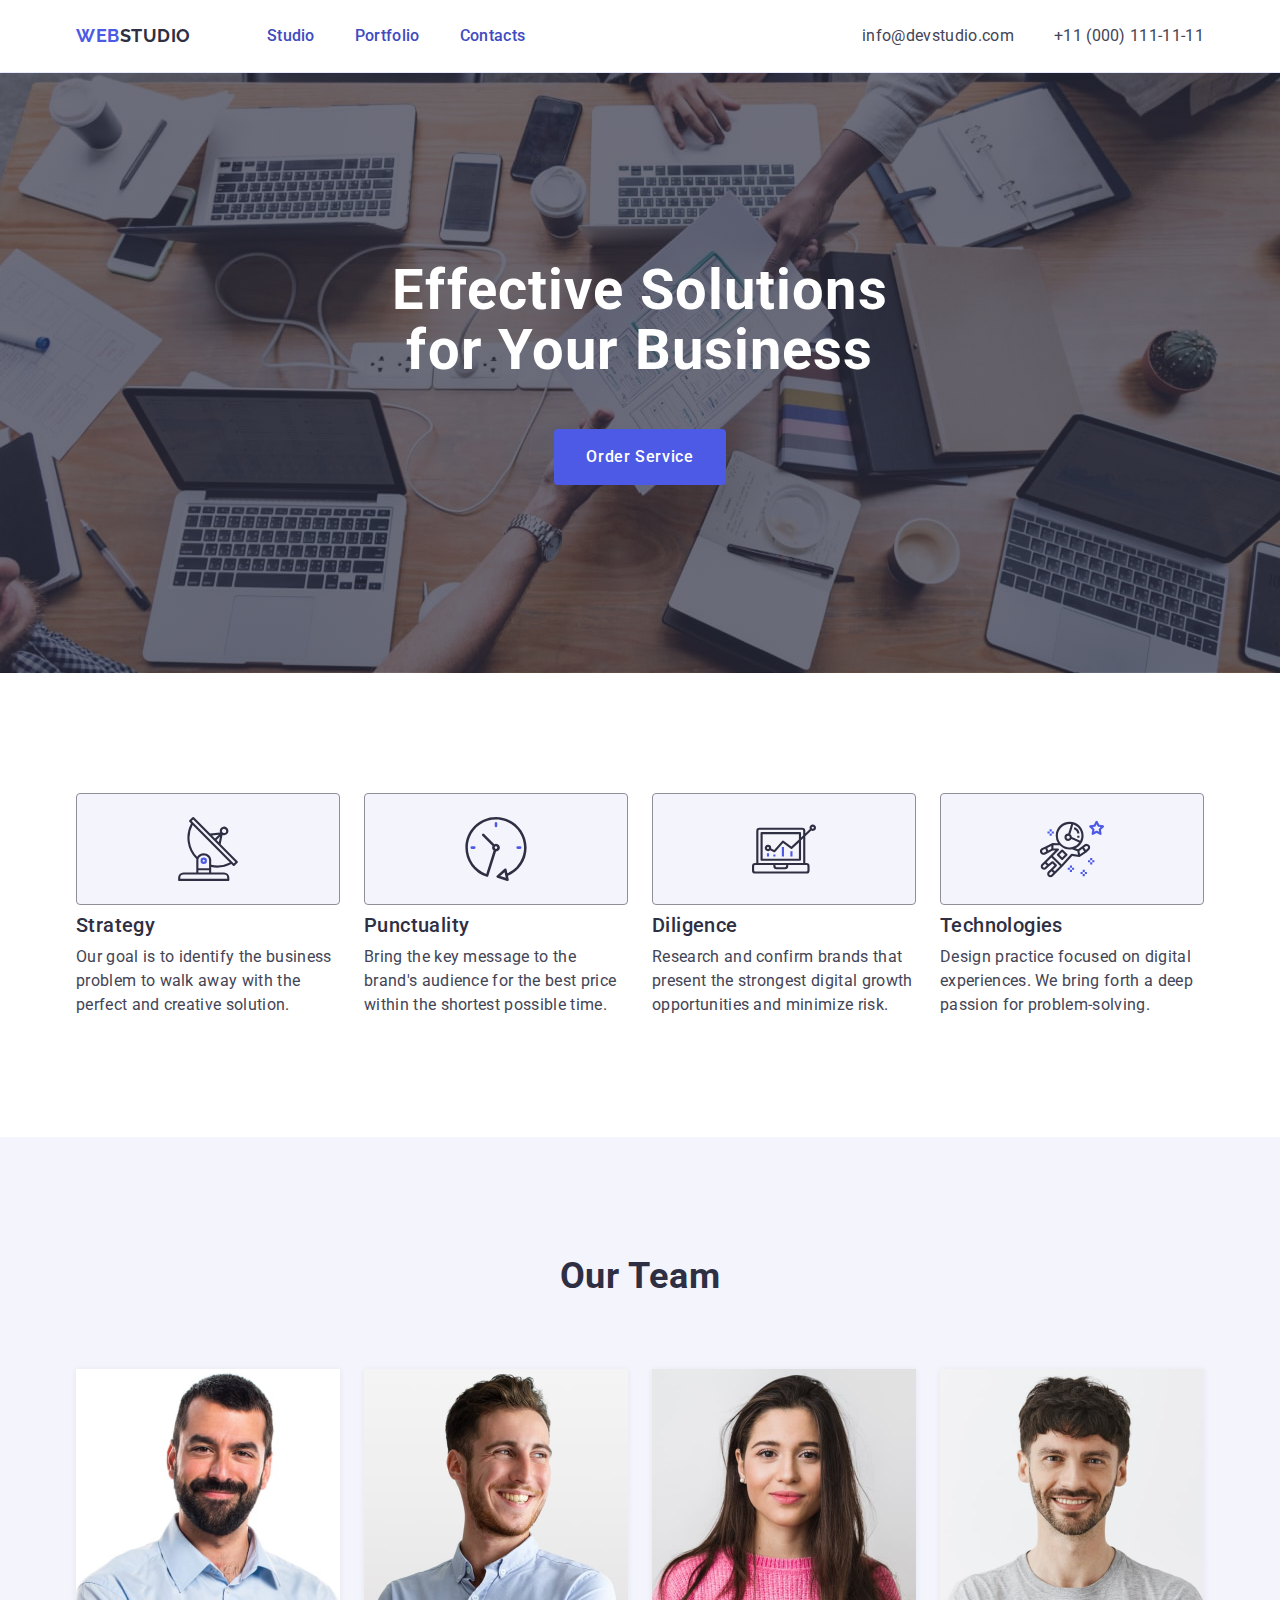
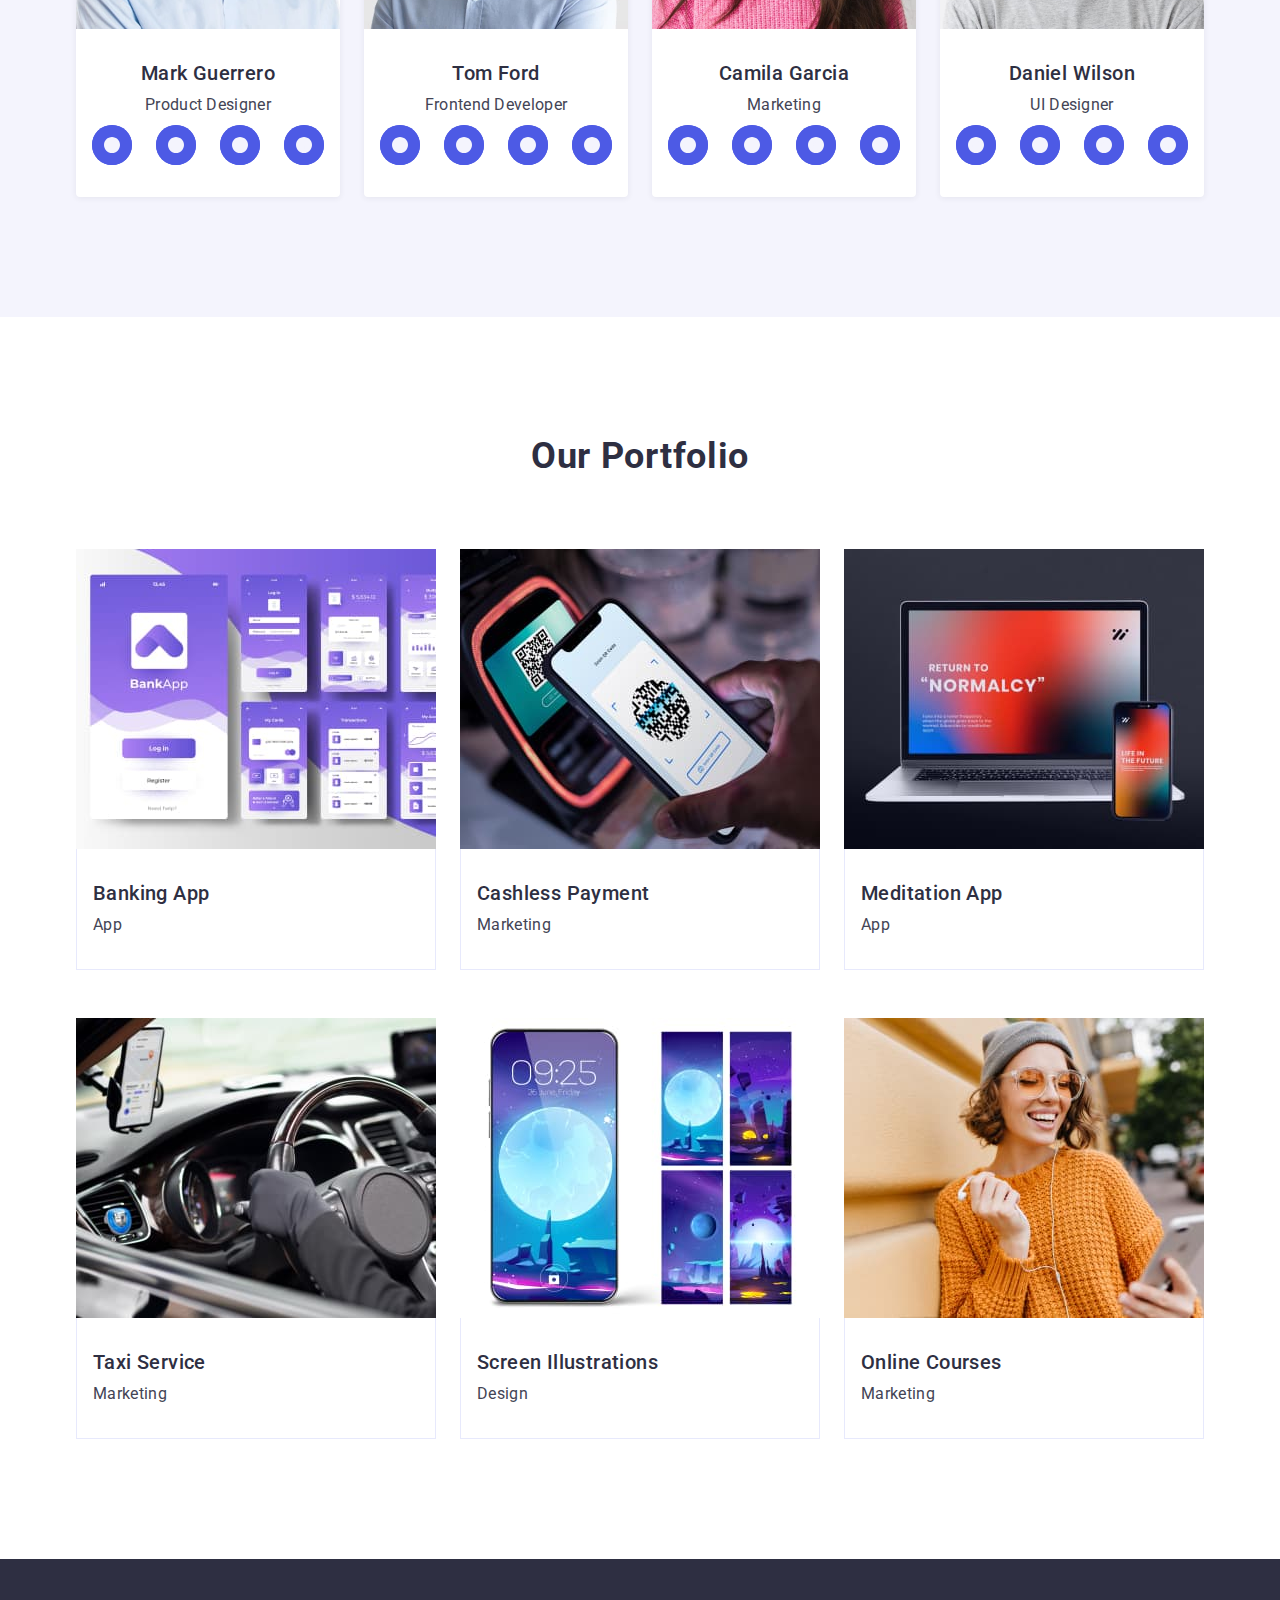
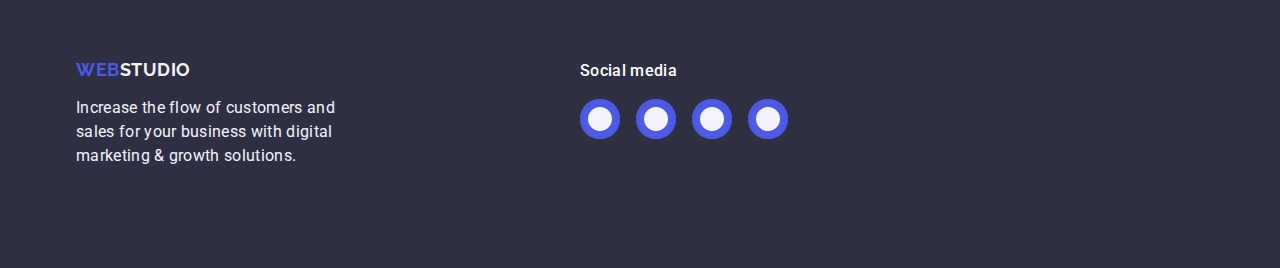
==== index.html @ 39a9eb50 "11" ====
<!DOCTYPE html>
<html lang="en">

<head>
  <meta charset="UTF-8">
  <meta name="viewport" content="width=device-width, initial-scale=1.0">
  <title>Serhii_Tsembal-goit-markup-hw-01</title>
  <link rel="preconnect" href="https://fonts.googleapis.com">
  <link rel="preconnect" href="https://fonts.gstatic.com" crossorigin>
  <link
    href="https://fonts.googleapis.com/css2?family=Montserrat:wght@400;700&family=Raleway:wght@700&family=Roboto:wght@400;500;700&display=swap"
    rel="stylesheet">

  <link rel="stylesheet"
    href="https://cdnjs.cloudflare.com/ajax/libs/modern-normalize/2.0.0/modern-normalize.min.css" />
  <link rel="stylesheet" href="./css/styles.css" />
</head>

<body>
  <header class="head">
    <div class="container">
      <nav class="head-nav">
        <a class="logo" href="./index.html">Web<span class="studio">Studio</span></a>
        <ul class="menu">
          <li><a class="link-menu" href="./index.html">Studio</a></li>
          <li><a class="link-menu" href="">Portfolio</a></li>
          <li><a class="link-menu" href="">Contacts</a></li>
        </ul>
      </nav>

      <address>
        <ul class="address">
          <li><a class="link-adr" href="mailto:info@devstudio.com">info@devstudio.com</a></li>
          <li><a class="link-adr" href="tel:+110001111111">+11 (000) 111-11-11</a></li>
        </ul>
      </address>
    </div>
  </header>

  <!-- Main -->

  <main>
    <section class="main-top">
      <div class="container">
        <h1 class="title">Effective Solutions for Your Business</h1>
        <button type="button" class="button">Order Service</button>
      </div>
    </section>

    <!-- Advantages -->

    <section class="advantages">
      <div class="container">
        <h2 class="visually-hidden">Advantages</h2>

        <ul class="main-two">
          <li class="main-two-list">
            <div class="icon-card">
              <svg width="64" height="64">
                <use href="./images/icons.svg#icon-antenna"></use>
              </svg>
            </div>
            <h3 class="title-three">Strategy</h3>
            <p class="info">Our goal is to identify the business
              problem to walk away with the perfect and creative solution.
            </p>
          </li>
          <li class="main-two-list">
            <div class="icon-card">
              <svg width="64" height="64">
                <use href="./images/icons.svg#icon-clock"></use>
              </svg>
            </div>
            <h3 class="title-three">Punctuality</h3>
            <p class="info">Bring the key message to the brand's audience for the best price within the shortest
              possible
              time.</p>
          </li>
          <li class="main-two-list">
            <div class="icon-card">
              <svg width="64" height="64">
                <use href="./images/icons.svg#icon-diagram"></use>
              </svg>
            </div>
            <h3 class="title-three">Diligence</h3>
            <p class="info">Research and confirm brands that present the strongest digital growth opportunities and
              minimize risk.</p>
          </li>
          <li class="main-two-list">
            <div class="icon-card">
              <svg width="64" height="64">
                <use href="./images/icons.svg#icon-astronaut"></use>
              </svg>
            </div>
            <h3 class="title-three">Technologies</h3>
            <p class="info">Design practice focused on digital experiences. We bring forth a deep passion for
              problem-solving.</p>
          </li>
        </ul>

      </div>
    </section>

    <!-- Our Team -->

    <section class="team">
      <div class="container">

        <h2 class="team-title-two">Our Team</h2>


        <ul class="cont-team">
          <li class="team-back"><img src="./images/mark.jpg" alt="Mark Guerrero" width="264">
            <div class="team-name">
              <h3 class="title-team">Mark Guerrero</h3>
              <p class="info-team">Product Designer</p>
              <ul class="social-link">
                <li class="icon-list"><a class="icon-team" href="" target="_blank"><svg class="icon" width="16"
                      height="16">
                      <use href="./images/icons.svg#icon-instagram"></use>
                    </svg></a>
                </li>
                <li class="icon-list"><a class="icon-team" href="" target="_blank"><svg class="icon" width="16"
                      height="16">
                      <use href="./images/icons.svg#icon-twit"></use>
                    </svg></a>
                </li>
                <li class="icon-list"><a class="icon-team" href="" target="_blank"><svg class="icon" width="16"
                      height="16">
                      <use href="./images/icons.svg#icon-facebook"></use>
                    </svg></a>
                </li>
                <li class="icon-list"><a class="icon-team" href="" target="_blank"><svg class="icon" width="16"
                      height="16">
                      <use href="./images/icons.svg#icon-in"></use>
                    </svg></a>
                </li>
              </ul>
            </div>
          </li>
          <li class="team-back"><img src="./images/tom.jpg" alt="Tom Ford" width="264">
            <div class="team-name">
              <h3 class="title-team"> Tom Ford</h3>
              <p class="info-team">Frontend Developer</p>
              <ul class="social-link">
                <li class="icon-list"><a class="icon-team" href="http" target="_blank"><svg class="icon" width="16"
                      height="16">
                      <use href="./images/icons.svg#icon-instagram"></use>
                    </svg></a>
                </li>
                <li class="icon-list"><a class="icon-team" href="http" target="_blank"><svg class="icon" width="16"
                      height="16">
                      <use href="./images/icons.svg#icon-twit"></use>
                    </svg></a>
                </li>
                <li class="icon-list"><a class="icon-team" href="http" target="_blank"><svg class="icon" width="16"
                      height="16">
                      <use href="./images/icons.svg#icon-facebook"></use>
                    </svg></a>
                </li>
                <li class="icon-list"><a class="icon-team" href="http" target="_blank"><svg class="icon" width="16"
                      height="16">
                      <use href="./images/icons.svg#icon-in"></use>
                    </svg></a>
                </li>
              </ul>
            </div>
          </li>
          <li class="team-back"><img src="./images/camil.jpg" alt="Camila Garcia" width="264">
            <div class="team-name">
              <h3 class="title-team">Camila Garcia</h3>
              <p class="info-team">Marketing</p>
              <ul class="social-link">
                <li class="icon-list"><a class="icon-team" href="http" target="_blank"><svg class="icon" width="16"
                      height="16">
                      <use href="/images/icons.svg#icon-instagram"></use>
                    </svg></a>
                </li>
                <li class="icon-list"><a class="icon-team" href="http" target="_blank"><svg class="icon" width="16"
                      height="16">
                      <use href="/images/icons.svg#icon-twit"></use>
                    </svg></a>
                </li>
                <li class="icon-list"><a class="icon-team" href="http" target="_blank"><svg class="icon" width="16"
                      height="16">
                      <use href="/images/icons.svg#icon-facebook"></use>
                    </svg></a>
                </li>
                <li class="icon-list"><a class="icon-team" href="http" target="_blank"><svg class="icon" width="16"
                      height="16">
                      <use href="/images/icons.svg#icon-in"></use>
                    </svg></a>
                </li>
              </ul>
            </div>
          </li>
          <li class="team-back"><img src="./images/dan.jpg" alt="Daniel Wilson" width="264">
            <div class="team-name">
              <h3 class="title-team">Daniel Wilson</h3>
              <p class="info-team">UI Designer</p>
              <ul class="social-link">
                <li class="icon-list"><a class="icon-team" href="http" target="_blank"><svg class="icon" width="16"
                      height="16">
                      <use href="/images/icons.svg#icon-instagram"></use>
                    </svg></a>
                </li>
                <li class="icon-list"><a class="icon-team" href="http" target="_blank"><svg class="icon" width="16"
                      height="16">
                      <use href="/images/icons.svg#icon-twit"></use>
                    </svg></a>
                </li>
                <li class="icon-list"><a class="icon-team" href="http" target="_blank"><svg class="icon" width="16"
                      height="16">
                      <use href="/images/icons.svg#icon-facebook"></use>
                    </svg></a>
                </li>
                <li class="icon-list"><a class="icon-team" href="http" target="_blank"><svg class="icon" width="16"
                      height="16">
                      <use href="/images/icons.svg#icon-in"></use>
                    </svg></a>
                </li>
              </ul>
            </div>
          </li>
        </ul>

      </div>
    </section>

    <!-- Portfolio -->

    <section class="portfolio">
      <div class="container">
        <h2 class="title-two">Our Portfolio</h2>
        <ul class="cont-port">
          <li class="card">
            <div class="box">
              <img src="./images/bankapp.jpg" alt="Our app for banking" width="360" />
              <p class="port-footer">14 Stylish and User-Friendly App Design Concepts · Task Manager App · Calorie
                Tracker App · Exotic
                Fruit Ecommerce App ·
                Cloud Storage App</p>
            </div>
            <div class="name-port">
              <h3 class="title-three-port">Banking App</h3>
              <p class="info-port">App</p>
            </div>
          </li>
          <li class="card">
            <div class="box">
              <img src="./images/payapp.jpg" alt="Cashless Payment" width="360" />
              <!-- <div class="overlay"> -->
              <p class="port-footer">14 Stylish and User-Friendly App Design Concepts · Task Manager App · Calorie
                Tracker App · Exotic
                Fruit Ecommerce App ·
                Cloud Storage App</p>
              <!-- </div> -->
            </div>

            <div class="name-port">
              <h3 class="title-three-port">Cashless Payment</h3>
              <p class="info-port">Marketing</p>
            </div>


          </li>
          <li class="card">
            <div class="box">
              <img src="./images/laptop.jpg" alt="Meditation App" width="360" />
              <p class="port-footer">14 Stylish and User-Friendly App Design Concepts · Task Manager App · Calorie
                Tracker App · Exotic
                Fruit Ecommerce App ·
                Cloud Storage App</p>
            </div>
            <div class="name-port">
              <h3 class="title-three-port">Meditation App</h3>
              <p class="info-port">App</p>
            </div>
          </li>
          <li class="card">
            <div class="box">
              <img src="./images/car.jpg" alt="Taxi Service" width="360" />
              <p class="port-footer">14 Stylish and User-Friendly App Design Concepts · Task Manager App · Calorie
                Tracker App · Exotic
                Fruit Ecommerce App ·
                Cloud Storage App</p>
            </div>
            <div class="name-port">
              <h3 class="title-three-port">Taxi Service</h3>
              <p class="info-port">Marketing</p>
            </div>
          </li>
          <li class="card">
            <div class="box">
              <img src="./images/phone.jpg" alt="Screen Illustrations" width="360" />
              <p class="port-footer">14 Stylish and User-Friendly App Design Concepts · Task Manager App · Calorie
                Tracker App · Exotic
                Fruit Ecommerce App ·
                Cloud Storage App</p>
            </div>
            <div class="name-port">
              <h3 class="title-three-port">Screen Illustrations</h3>
              <p class="info-port">Design</p>
            </div>
          </li>
          <li class="card">
            <div class="box">
              <img src="./images/gerl.jpg" alt="Smiling happy gerl" width="360" />
              <p class="port-footer">14 Stylish and User-Friendly App Design Concepts · Task Manager App · Calorie
                Tracker App · Exotic
                Fruit Ecommerce App ·
                Cloud Storage App</p>
            </div>
            <div class="name-port">
              <h3 class="title-three-port">Online Courses</h3>
              <p class="info-port">Marketing</p>
            </div>
          </li>
        </ul>
      </div>
    </section>

  </main>

  <!-- Footer -->

  <footer class="footer">
    <div class="container-footer">
      <!-- logo -->

      <div class="logo-p">
        <a class="logo-footer" href="./index.html">Web<span class="studio-footer">Studio</span></a>
        <p class="p-footer">
          Increase the flow of customers and sales for your business with digital marketing & growth solutions.
        </p>
      </div>

      <div class="social-block">
        <p class="social">Social media</p>
        <ul class="social-link">
          <li class="icon-list"><a class="icon-link" href="http" target="_blank"><svg class="icon" width="24"
                height="24">
                <use href="./images/icons.svg#icon-instagram"></use>
              </svg></a>
          </li>
          <li class="icon-list"><a class="icon-link" href="http" target="_blank"><svg class="icon" width="24"
                height="24">
                <use href="./images/icons.svg#icon-twit"></use>
              </svg></a>
          </li>
          <li class="icon-list"><a class="icon-link" href="http" target="_blank"><svg class="icon" width="24"
                height="24">
                <use href="./images/icons.svg#icon-facebook"></use>
              </svg></a>
          </li>
          <li class="icon-list"><a class="icon-link" href="http" target="_blank"><svg class="icon" width="24"
                height="24">
                <use href="./images/icons.svg#icon-in"></use>
              </svg></a>
          </li>
        </ul>
      </div>
    </div>
  </footer>
</body>

</html>
---- css/styles.css ----
/* Basic */
 /* #region */
 body {
     font-family: "Roboto", sans-serif;
     background-color: #ffffff;
     line-height: 1.5;
     color: #434455;
     letter-spacing: 0.32px;
     margin: 0;
     padding: 0;
     box-sizing: border-box;
     fill: none;

 }

 img {
     display: block;
     max-width: 100%;
     overflow: hidden;
 }

 ul {


     list-style-type: none;
     margin: 0;
     padding: 0;

 }

 h1,
 h2,
 h3,
 p {
     margin: 0;
     padding: 0;
 }

 .container {
     width: 1158px;
     margin: 0 auto;
     padding: 0 15px 0 15px;

 }

 .container-footer {
     width: 1158px;
     margin: 0 auto;
     padding: 0 15px 0 15px;
     display: flex;
     align-items: baseline;

 }

 /* #endregion */

 /* Header */
 /* #region */
 .head {
     border-bottom: 1px solid #e7e9fc;
     display: flex;
     box-shadow: 0px 1px 6px rgba(46, 47, 66, 0.08);

     box-shadow: 0px 1px 1px rgba(46, 47, 66, 0.16);

     box-shadow: 0px 2px 1px rgba(46, 47, 66, 0.08);
 }

 .head .container {
     display: flex;
     justify-content: space-between;
 }


 .head-nav {
     display: flex;
     align-items: center;

 }

 .logo {
     color: #4D5AE5;
     font-family: Raleway, sans-serif;
     font-size: 18px;
     font-weight: 700;
     text-transform: uppercase;
     text-decoration: none;
     line-height: 1.17;
     letter-spacing: 0.54px;
     margin-right: 76px;

 }

 .logo:focus {
     color: #404BBF;
 }


 .studio:hover {
     color: #404BBF;

 }

 .studio:focus {
     color: #404BBF;
 }

 .studio:active {
     text-decoration: underline 2px;
     color: #404BBF;
 }


 .studio {
     color: #2E2F42;
     text-decoration: none;
     line-height: 1.167;

 }

 .menu {
     display: flex;
     flex-direction: row;
     gap: 40px
 }

 /* Menu */
 .link-menu {
     color: #2E2F42;
     font-weight: 500;
     font-size: 16px;
     font-style: bold;
     text-decoration: none;
     padding: 24px 0;
     display: block;
     transition: color 250ms cubic-bezier(0.4, 0, 0.2, 1);
     color: #404bbf;
     position: relative;
 }

 .link-menu::after {
     content: "";
     position: absolute;
     left: 0;
     bottom: -1px;
     height: 4px;
     background-color: #404bbf;
     border-radius: 2px;


 }

 .link-menu:hover {
     color: #404BBF;
 }

 .link-menu:focus {
     color: #404BBF;
 }

 /* Addres */
 .address {
     display: flex;
     font-style: normal;
     gap: 40px;

 }

 .link-adr {
     color: #434455;
     font-weight: 400;
     font-size: 16px;
     text-decoration: none;
     display: block;
     padding: 24px 0;
     transition: color 250ms cubic-bezier(0.4, 0, 0.2, 1);

 }

 .link-adr:hover {
     color: #404BBF;

 }

 .link-adr:focus {
     color: #404BBF;
 }

 /* #endregion */


 /* Main One */
 /* #region */
 .main-top {
     background-color: #2E2F42;
     line-height: 1.07142857143;
     padding: 188px 0;
     background-image: linear-gradient(to bottom, rgba(46, 47, 66, 0.7), rgba(46, 47, 66, 0.7)),
         url(/images/people-office.jpg);
     linear rgba(46, 47, 66, 0.7);
     background-repeat: no-repeat;
     background-position: 50% 50%;
     background-size: cover;
     max-width: 1440px;


 }

 .title {
     color: #fff;
     text-align: center;
     font-size: 56px;
     font-weight: 700;
     line-height: 1.07;
     letter-spacing: 1.12px;
     max-width: 496px;
     margin: 0 auto 48px;
 }

 /* Button */
 .button {
     cursor: pointer;
     color: #fff;
     background-color: #4D5AE5;
     font-weight: 500;
     font-size: 16px;
     font-family: "Roboto",
         sans-serif;
     line-height: 1.5;
     letter-spacing: 0.64px;
     padding: 16px 32px;
     border-radius: 4px;
     gap: 10px;
     min-width: 169px;
     height: 56px;
     border: none;
     display: block;
     margin: 0 auto;
     transition: background-color 250ms cubic-bezier(0.4, 0, 0.2, 1);
 }

 .button:hover {
     background-color: #404BBF;
 }

 .button:focus {
     background-color: #404BBF;
 }

 /* #endregion */

 /* Main Two */
 /* #region */
 .advantages {
     padding: 120px 0;
 }

 .title-three {
     color: #2E2F42;
     font-size: 20px;
     font-weight: 500;
     line-height: 1.2;
     letter-spacing: 0.4px;
     margin-bottom: 8px;

 }


 .visually-hidden {
     position: absolute;
     width: 1px;
     height: 1px;
     margin: -1px;
     border: 0;
     padding: 0;
     white-space: nowrap;
     clip-path: inset(100%);
     clip: rect(0 0 0 0);
     overflow: hidden;
 }

 .main-two {
     display: flex;
     gap: 24px
 }

 .main-two-list {
     width: calc((100% - 72px) / 4);
 }

 .icon-card {
     width: 264px;
     border: 1px solid rgba(142, 143, 153, 1);
     border-radius: 4px;
     background-color: rgba(244, 244, 253, 1);
     margin-bottom: 8px;
     box-sizing: border-box;
     display: flex;
     justify-content: center;
     padding: 24px 0;
     align-items: center;
     height: 112px;
 }

 .info {
     color: #434455;


 }



 .title-two {

     color: #2E2F42;
     font-size: 36px;
     font-weight: 700;
     text-align: center;
     text-transform: capitalize;
     line-height: 1.11;
     letter-spacing: 0.72px;
     margin-bottom: 72px;

 }

 /* #endregion */

 /* Team */
 /* #region */

 .team-title-two {

     color: #2E2F42;
     font-size: 36px;
     font-weight: 700;
     justify-content: center;
     text-transform: capitalize;
     line-height: 1.11;
     letter-spacing: 0.72px;
     display: flex;
     margin-bottom: 72px;
 }

 .cont-team {
     display: flex;
     flex-direction: row;
     justify-content: center;
     gap: 24px;
 }

 .team {
     background-color: #F4F4FD;
     padding: 120px 0;
 }

 .team-back {
     background-color: #ffffff;
     border-radius: 0 0 4px 4px;
     box-sizing: border-box;
     flex-basis: calc((100% - 72px) / 4);
     display: block;
     overflow: hidden;
     max-width: 100%;
     box-shadow: 0px 2px 1px 0px rgba(46, 47, 66, 0.08);

     box-shadow: 0px 1px 1px 0px rgba(46, 47, 66, 0.16);

     box-shadow: 0px 1px 6px 0px rgba(46, 47, 66, 0.08);
 }

 .team-name {
     padding: 32px 0;
 }


 .title-team {
     color: #2E2F42;
     font-size: 20px;
     font-weight: 500;
     line-height: 1.2;
     letter-spacing: 0.4px;
     text-align: center;
     margin-bottom: 8px;
 }

 .info-team {
     color: #434455;
     text-align: center;
     margin-bottom: 8px;
 }

 .icon {
     fill: #f4f4fd;
     transition: background-color 250ms cubic-bezier(0.4, 0, 0.2, 1);
 }

 .icon-list {
     width: 40px;
     height: 40px;
     background-color: #4d5ae5;
     border-radius: 50%;
     display: flex;
     align-items: center;
     justify-content: center;

 }

 /* .team-back:hover .icon { */
 fill: rgba(64, 75, 191, 1)
 }

 .icon:active {
     fill: rgba(49, 208, 170, 1);


 }

 .icon-team {
     width: 100%;
     height: 100%;
     border-radius: 50%;
     display: flex;
     align-items: center;
     justify-content: center;
     background-color: #4d5ae5;
     transition: background-color 250ms cubic-bezier(0.4, 0, 0.2, 1);
 }

 .icon-team:hover,
 .icon-team:focus {
     background-color: #404bbf;
 }

 .icon-link:focus,
 .icon-link:hover {
     background-color: #31d0aa;
 }

 /* #endregion */

 /* Portfolio */
 /* #region */
 .portfolio {
     padding: 120px 0 120px 0;
 }

 .cont-port {
     display: flex;
     flex-wrap: wrap;
     column-gap: 24px;
     row-gap: 48px;
 }

 .title-three-port {
     color: #2E2F42;
     font-size: 20px;
     font-weight: 500;
     line-height: 1.2;
     letter-spacing: 0.4px;
     margin-bottom: 8px;
 }

 .name-port {
     padding: 32px 16px;
     border: 1px solid #E7E9FC;
     border-top: none;
 }

 .card {
     width: calc((100% - 48px) / 3);
     transition: box-shadow 250ms cubic-bezier(0.4, 0, 0.2, 1);

 }

 .card:hover {
     box-shadow: 0px 1px 6px rgba(46, 47, 66, 0.08);

     box-shadow: 0px 1px 1px rgba(46, 47, 66, 0.16);


     box-shadow: 0px 2px 1px rgba(46, 47, 66, 0.08);
 }

 .info-port {
     color: #434455;


     /* overlay */

 }

 .box {
     position: relative;
     width: 360px;
     margin: 0 auto;
     background-color: #bdbdbd;
     overflow: hidden;
 }

 .overlay {
     position: absolute;
     top: 0;
     left: 0;
     width: 100%;
     height: 100%;
     background-color: rgba(77, 90, 229, 1);

     transform: translatey(100%);
     transition: transform 250ms ease-in-out;
 }

 .box:hover .overlay {
     transform: translatey(0);
 }

 .overlay .p-footer {
     margin-top: 40px;
     margin-left: auto;
     margin-right: auto;
 }

 .port-footer {
     color: #F4F4FD;
     max-width: 264px;
     display: flex;
     box-sizing: border-box;
     position: absolute;
     top: 0;
     font-size: 16px;
     line-height: 1.5;
     letter-spacing: 0.32px;
     padding: 40px 32px;
     background-color: #4d5ae5;
     height: 100%;
     width: 100%;
     transform: translateY(100%);
     transition: transform 250ms cubic-bezier(0.4, 0, 0.2, 1);
 }


 .box-port {
     overflow: hidden;
 }

 /* #endregion */

 /* Footer */
 /* #region */
 .footer {
     background-color: #2E2F42;
     padding: 100px 0;
     display: flex;

 }

 .logo-footer {
     color: #4D5AE5;
     font-family: Raleway, sans-serif;
     font-size: 18px;
     font-weight: 700;
     text-transform: uppercase;
     text-decoration: none;
     line-height: 1.17;
     letter-spacing: 0.54px;
     display: inline-block;
     margin-bottom: 16px;

 }

 .studio-footer {
     color: #F4F4FD;
     text-decoration: none;
     line-height: 1.17;
     margin: 0;
     padding: 0;
 }

 .p-footer {
     color: #F4F4FD;
     max-width: 264px;
     display: flex;
     box-sizing: border-box;

 }

 .social-block {

     margin-left: 120px;

     width: 208px;


 }

 .social-link {
     display: flex;
     justify-content: space-between;
     gap: 16px;
     margin-top: auto;
 }

 .social {
     display: block;
     margin-bottom: 16px;
     font-size: 16px;
     font-weight: 500;
     color: rgba(255, 255, 255, 1);
     line-height: 1.5;
     letter-spacing: 0.32;
     font-family: "Roboto";

 }

 .team-name .social-link {
     justify-content: center;
     gap: 24px;
 }

 .logo-p {
     margin-right: 120px;
 }

 .icon-link {
     width: 100%;
     height: 100%;
     border-radius: 50%;
     display: flex;
     align-items: center;
     justify-content: center;
     background-color: #4d5ae5;
     transition: background-color 250ms cubic-bezier(0.4, 0, 0.2, 1);
 }

 /* #endregion */
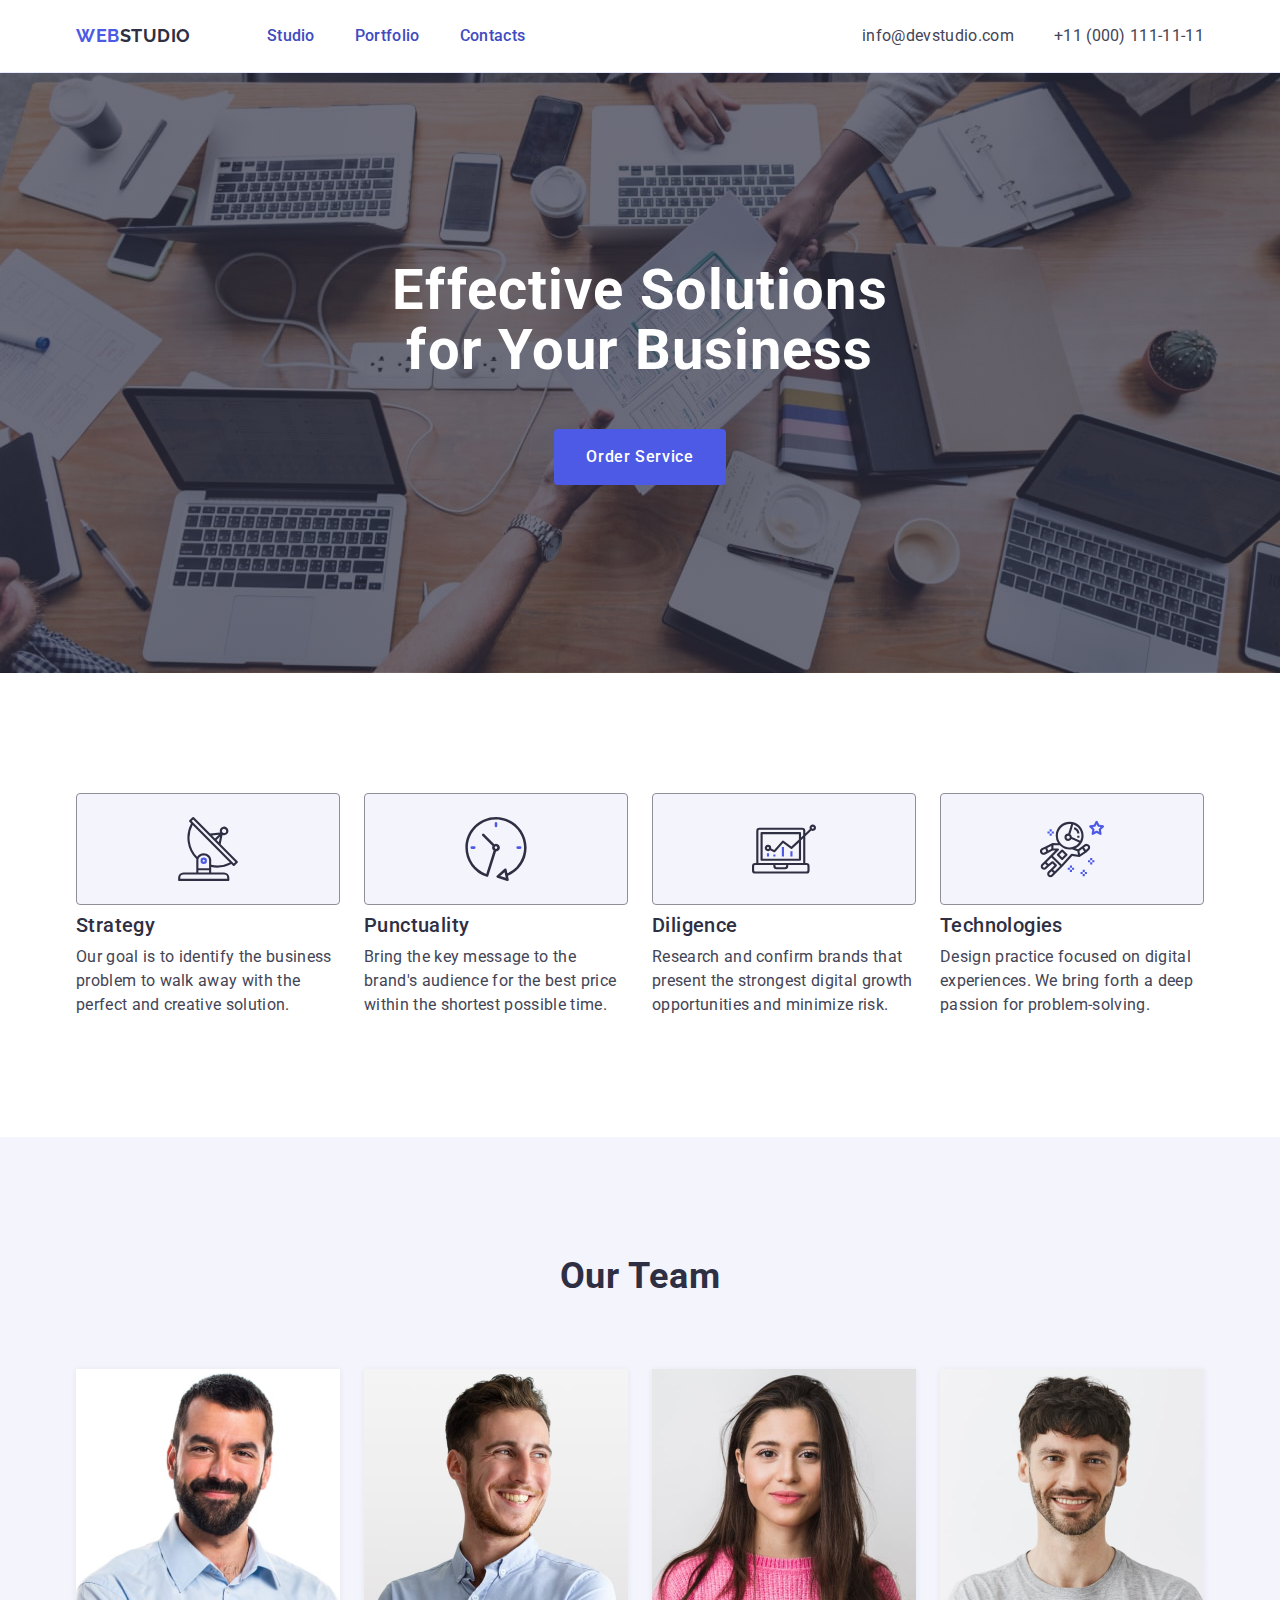
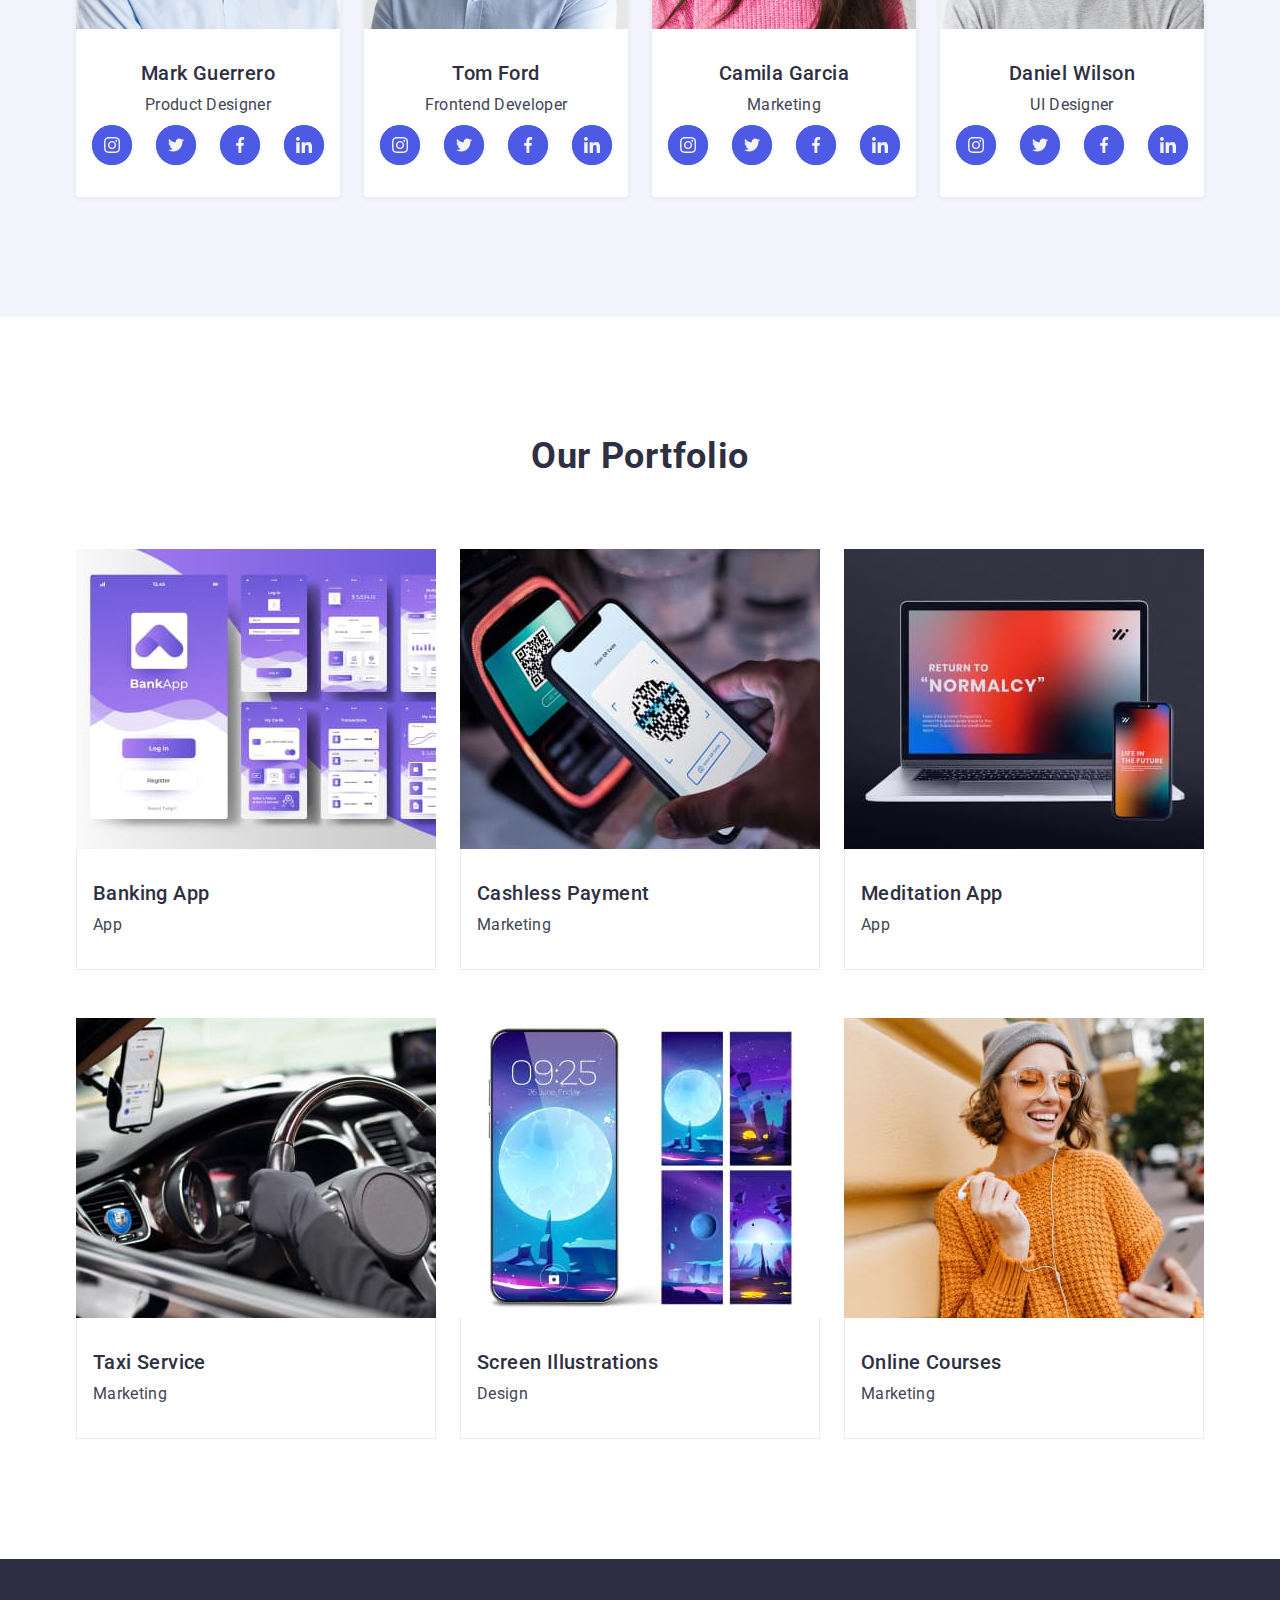
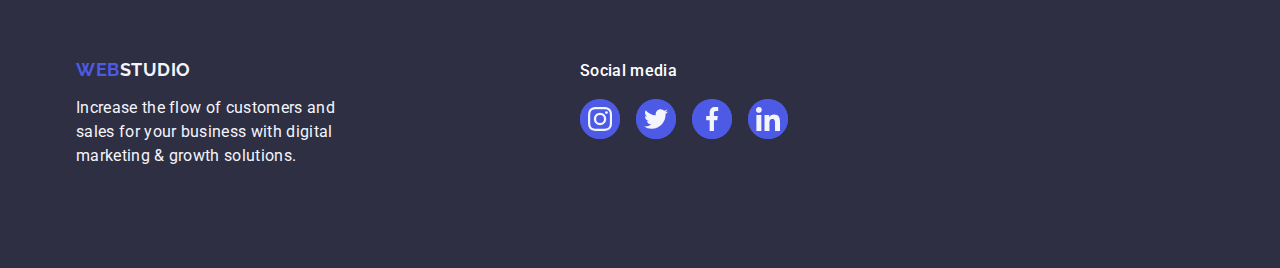
==== commit 188cdcb6: "mistake" ====
--- a/index.html
+++ b/index.html
@@ -122,7 +122,7 @@
                 </li>
                 <li class="icon-list"><a class="icon-team" href="" target="_blank"><svg class="icon" width="16"
                       height="16">
-                      <use href="./images/icons.svg#icon-twit"></use>
+                      <use href="./images/icons.svg#icon-twitter"></use>
                     </svg></a>
                 </li>
                 <li class="icon-list"><a class="icon-team" href="" target="_blank"><svg class="icon" width="16"
@@ -150,7 +150,7 @@
                 </li>
                 <li class="icon-list"><a class="icon-team" href="http" target="_blank"><svg class="icon" width="16"
                       height="16">
-                      <use href="./images/icons.svg#icon-twit"></use>
+                      <use href="./images/icons.svg#icon-twitter"></use>
                     </svg></a>
                 </li>
                 <li class="icon-list"><a class="icon-team" href="http" target="_blank"><svg class="icon" width="16"
@@ -178,7 +178,7 @@
                 </li>
                 <li class="icon-list"><a class="icon-team" href="http" target="_blank"><svg class="icon" width="16"
                       height="16">
-                      <use href="/images/icons.svg#icon-twit"></use>
+                      <use href="/images/icons.svg#icon-twitter"></use>
                     </svg></a>
                 </li>
                 <li class="icon-list"><a class="icon-team" href="http" target="_blank"><svg class="icon" width="16"
@@ -206,7 +206,7 @@
                 </li>
                 <li class="icon-list"><a class="icon-team" href="http" target="_blank"><svg class="icon" width="16"
                       height="16">
-                      <use href="/images/icons.svg#icon-twit"></use>
+                      <use href="/images/icons.svg#icon-twitter"></use>
                     </svg></a>
                 </li>
                 <li class="icon-list"><a class="icon-team" href="http" target="_blank"><svg class="icon" width="16"
@@ -345,7 +345,7 @@
           </li>
           <li class="icon-list"><a class="icon-link" href="http" target="_blank"><svg class="icon" width="24"
                 height="24">
-                <use href="./images/icons.svg#icon-twit"></use>
+                <use href="./images/icons.svg#icon-twitter"></use>
               </svg></a>
           </li>
           <li class="icon-list"><a class="icon-link" href="http" target="_blank"><svg class="icon" width="24"
--- a/css/styles.css
+++ b/css/styles.css
@@ -59,11 +59,11 @@
  .head {
      border-bottom: 1px solid #e7e9fc;
      display: flex;
-     box-shadow: 0px 1px 6px rgba(46, 47, 66, 0.08);
-
-     box-shadow: 0px 1px 1px rgba(46, 47, 66, 0.16);
-
-     box-shadow: 0px 2px 1px rgba(46, 47, 66, 0.08);
+     box-shadow: 0px 1px 6px 0px rgba(46, 47, 66, 0.08);
+
+     box-shadow: 0px 1px 1px 0px rgba(46, 47, 66, 0.16);
+
+     box-shadow: 0px 2px 1px 0px rgba(46, 47, 66, 0.08);
  }
 
  .head .container {
@@ -150,6 +150,10 @@
 
  }
 
+ .link-menu:hover:after {
+     width: 100%;
+ }
+
  .link-menu:hover {
      color: #404BBF;
  }
@@ -199,9 +203,10 @@
          url(/images/people-office.jpg);
      linear rgba(46, 47, 66, 0.7);
      background-repeat: no-repeat;
-     background-position: 50% 50%;
+     background-position: center;
      background-size: cover;
      max-width: 1440px;
+     margin: 0 auto;
 
 
  }
@@ -431,6 +436,7 @@
      background-color: #404bbf;
  }
 
+ .icon-team:active,
  .icon-link:focus,
  .icon-link:hover {
      background-color: #31d0aa;
@@ -521,7 +527,7 @@
 
  .port-footer {
      color: #F4F4FD;
-     max-width: 264px;
+     max-width: max-content;
      display: flex;
      box-sizing: border-box;
      position: absolute;
@@ -537,6 +543,9 @@
      transition: transform 250ms cubic-bezier(0.4, 0, 0.2, 1);
  }
 
+ .card:hover .port-footer {
+     transform: translateY(0%);
+ }
 
  .box-port {
      overflow: hidden;
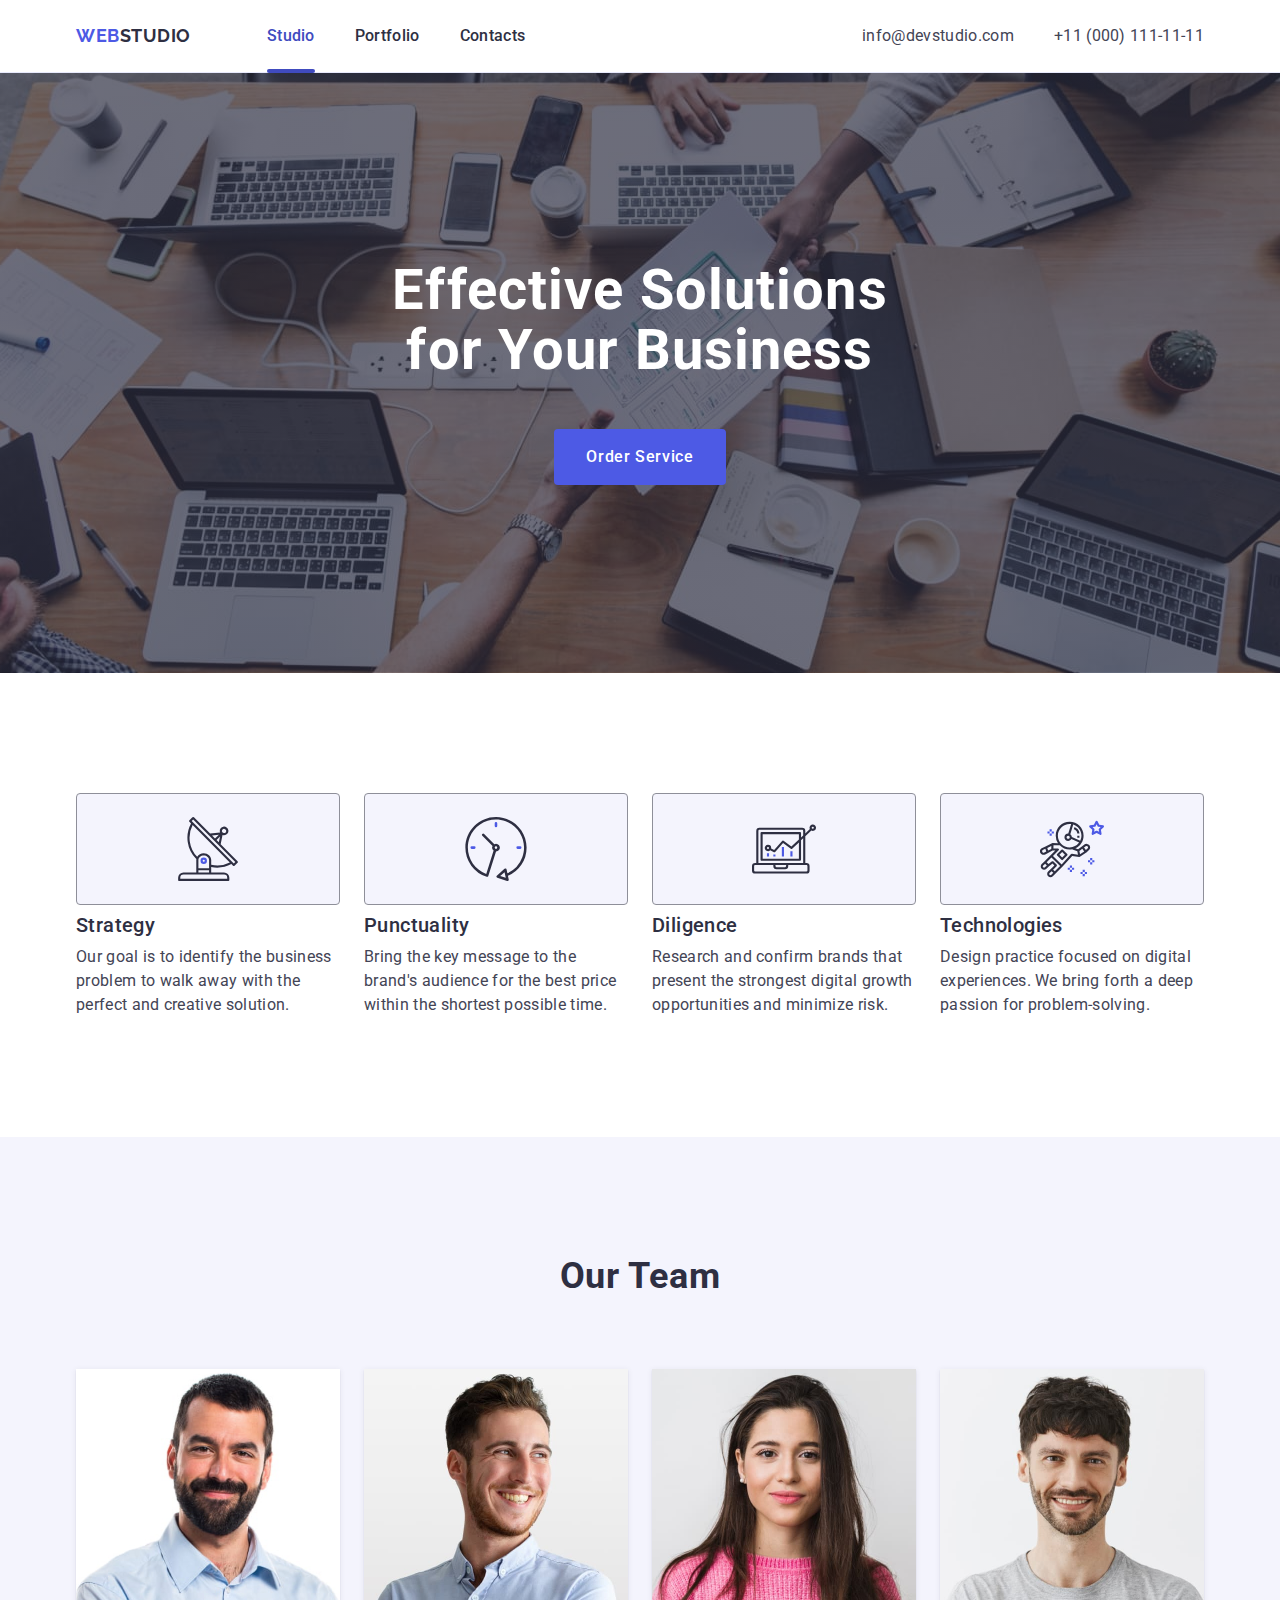
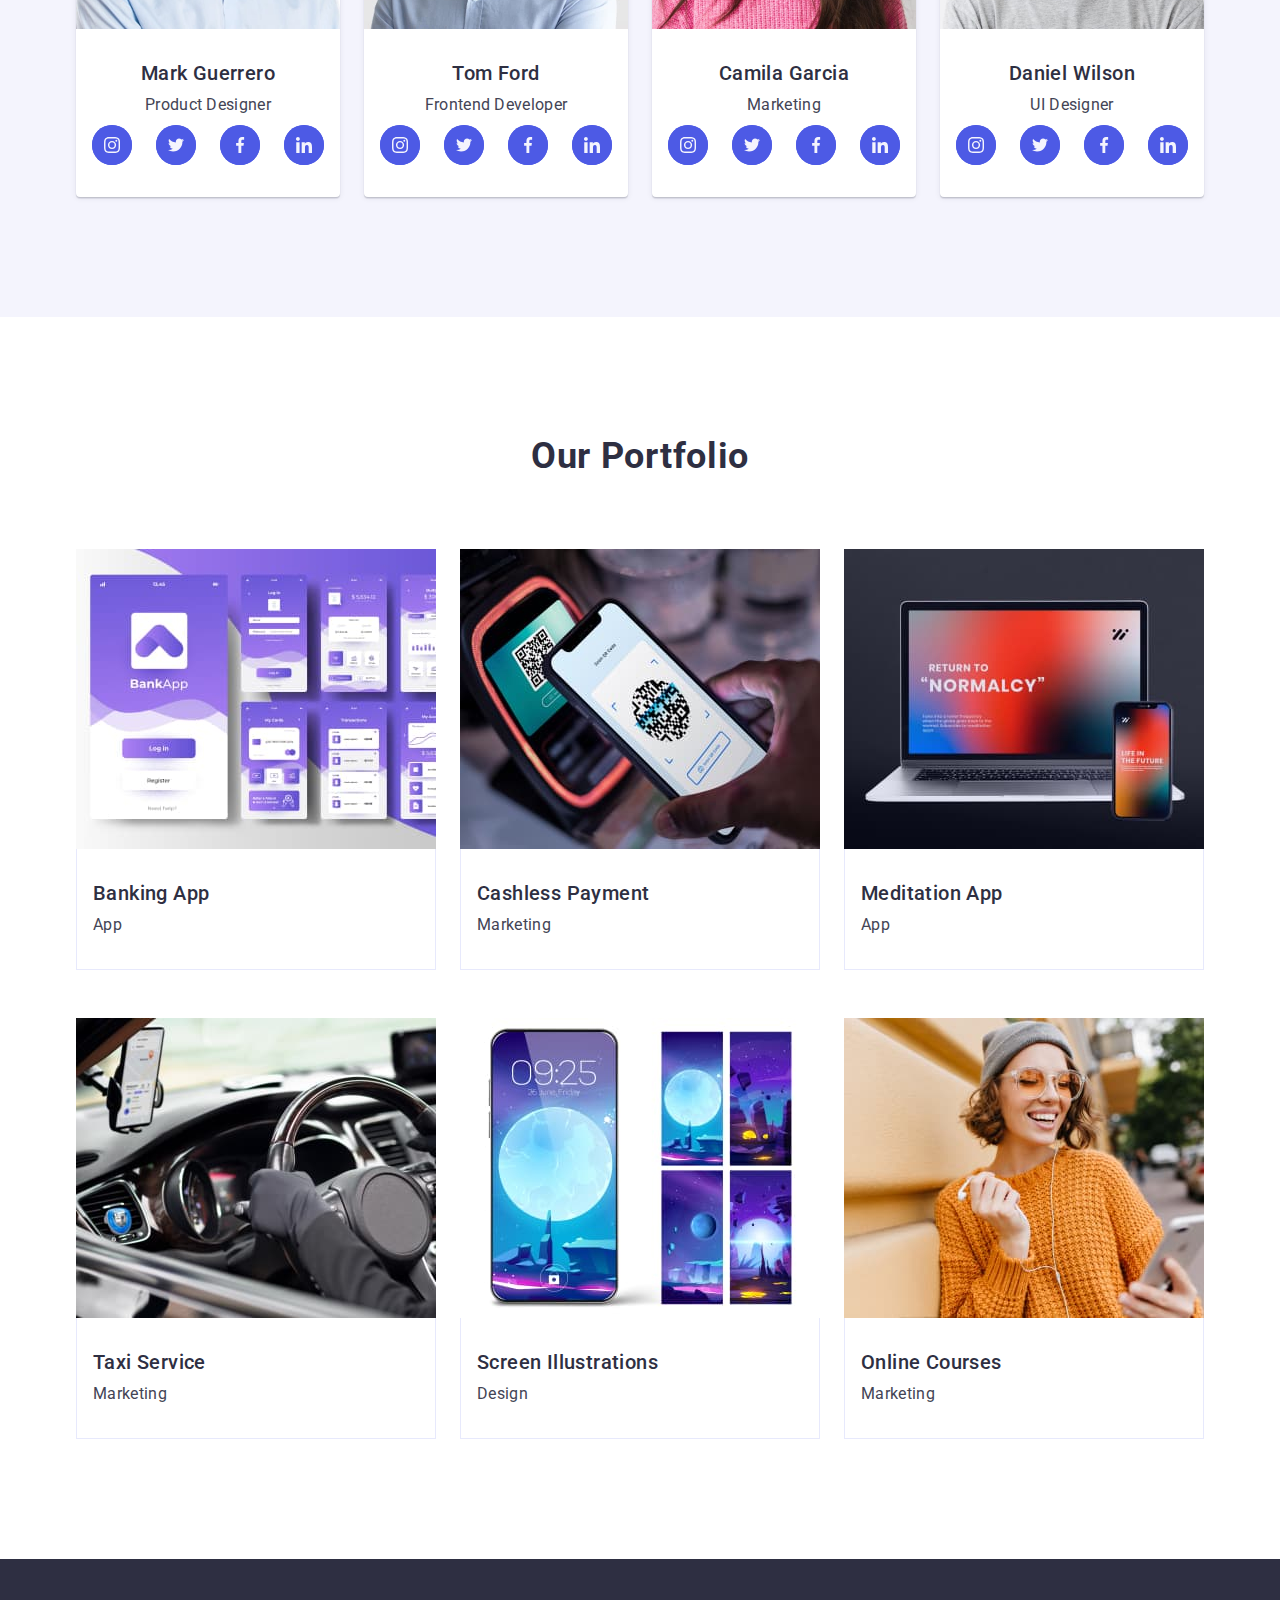
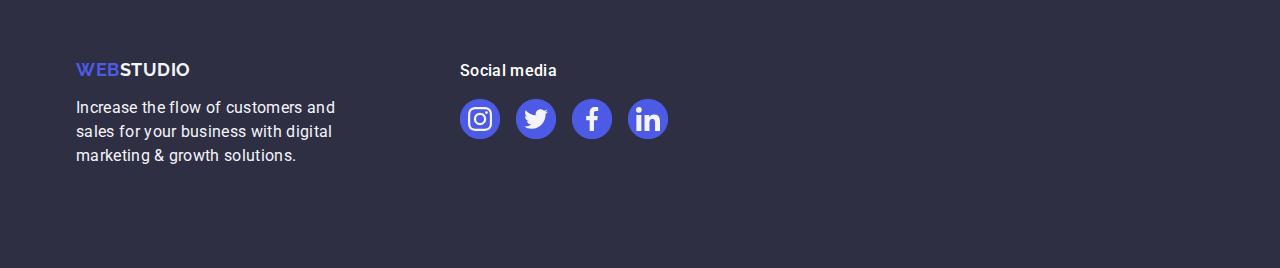
==== commit dca28da0: "final-4" ====
--- a/index.html
+++ b/index.html
@@ -22,7 +22,7 @@
       <nav class="head-nav">
         <a class="logo" href="./index.html">Web<span class="studio">Studio</span></a>
         <ul class="menu">
-          <li><a class="link-menu" href="./index.html">Studio</a></li>
+          <li><a class="link-menu current" href="./index.html">Studio</a></li>
           <li><a class="link-menu" href="">Portfolio</a></li>
           <li><a class="link-menu" href="">Contacts</a></li>
         </ul>
--- a/css/styles.css
+++ b/css/styles.css
@@ -59,11 +59,11 @@
  .head {
      border-bottom: 1px solid #e7e9fc;
      display: flex;
-     box-shadow: 0px 1px 6px 0px rgba(46, 47, 66, 0.08);
-
-     box-shadow: 0px 1px 1px 0px rgba(46, 47, 66, 0.16);
-
-     box-shadow: 0px 2px 1px 0px rgba(46, 47, 66, 0.08);
+     box-shadow: 0px 2px 1px rgba(46, 47, 66, 0.08), 0px 1px 1px rgba(46, 47, 66, 0.16), 0px 1px 6px rgba(46, 47, 66, 0.08);
+
+
+
+
  }
 
  .head .container {
@@ -134,11 +134,14 @@
      padding: 24px 0;
      display: block;
      transition: color 250ms cubic-bezier(0.4, 0, 0.2, 1);
+     position: relative;
+ }
+
+ .link-menu.current {
      color: #404bbf;
-     position: relative;
- }
-
- .link-menu::after {
+ }
+
+ .link-menu.current::after {
      content: "";
      position: absolute;
      left: 0;
@@ -146,11 +149,10 @@
      height: 4px;
      background-color: #404bbf;
      border-radius: 2px;
-
-
- }
-
- .link-menu:hover:after {
+     width: 100%;
+ }
+
+ .current:hover::after {
      width: 100%;
  }
 
@@ -200,7 +202,7 @@
      line-height: 1.07142857143;
      padding: 188px 0;
      background-image: linear-gradient(to bottom, rgba(46, 47, 66, 0.7), rgba(46, 47, 66, 0.7)),
-         url(/images/people-office.jpg);
+         url(../images/people-office.jpg);
      linear rgba(46, 47, 66, 0.7);
      background-repeat: no-repeat;
      background-position: center;
@@ -294,7 +296,6 @@
  }
 
  .icon-card {
-     width: 264px;
      border: 1px solid rgba(142, 143, 153, 1);
      border-radius: 4px;
      background-color: rgba(244, 244, 253, 1);
@@ -302,7 +303,6 @@
      box-sizing: border-box;
      display: flex;
      justify-content: center;
-     padding: 24px 0;
      align-items: center;
      height: 112px;
  }
@@ -366,11 +366,7 @@
      display: block;
      overflow: hidden;
      max-width: 100%;
-     box-shadow: 0px 2px 1px 0px rgba(46, 47, 66, 0.08);
-
-     box-shadow: 0px 1px 1px 0px rgba(46, 47, 66, 0.16);
-
-     box-shadow: 0px 1px 6px 0px rgba(46, 47, 66, 0.08);
+     box-shadow: 0px 1px 6px rgba(46, 47, 66, 0.08), 0px 1px 1px rgba(46, 47, 66, 0.16), 0px 2px 1px rgba(46, 47, 66, 0.08);
  }
 
  .team-name {
@@ -410,9 +406,6 @@
 
  }
 
- /* .team-back:hover .icon { */
- fill: rgba(64, 75, 191, 1)
- }
 
  .icon:active {
      fill: rgba(49, 208, 170, 1);
@@ -479,12 +472,7 @@
  }
 
  .card:hover {
-     box-shadow: 0px 1px 6px rgba(46, 47, 66, 0.08);
-
-     box-shadow: 0px 1px 1px rgba(46, 47, 66, 0.16);
-
-
-     box-shadow: 0px 2px 1px rgba(46, 47, 66, 0.08);
+     box-shadow: 0px 1px 6px rgba(46, 47, 66, 0.08), 0px 1px 1px rgba(46, 47, 66, 0.16), 0px 2px 1px rgba(46, 47, 66, 0.08);
  }
 
  .info-port {
@@ -510,14 +498,11 @@
      width: 100%;
      height: 100%;
      background-color: rgba(77, 90, 229, 1);
-
      transform: translatey(100%);
      transition: transform 250ms ease-in-out;
  }
 
- .box:hover .overlay {
-     transform: translatey(0);
- }
+
 
  .overlay .p-footer {
      margin-top: 40px;
@@ -592,14 +577,6 @@
 
  }
 
- .social-block {
-
-     margin-left: 120px;
-
-     width: 208px;
-
-
- }
 
  .social-link {
      display: flex;
@@ -640,4 +617,7 @@
      transition: background-color 250ms cubic-bezier(0.4, 0, 0.2, 1);
  }
 
- /* #endregion */+ /* #endregion */
+
+ у .social-block не треба margin-left: 120px;
+ та width: 208px;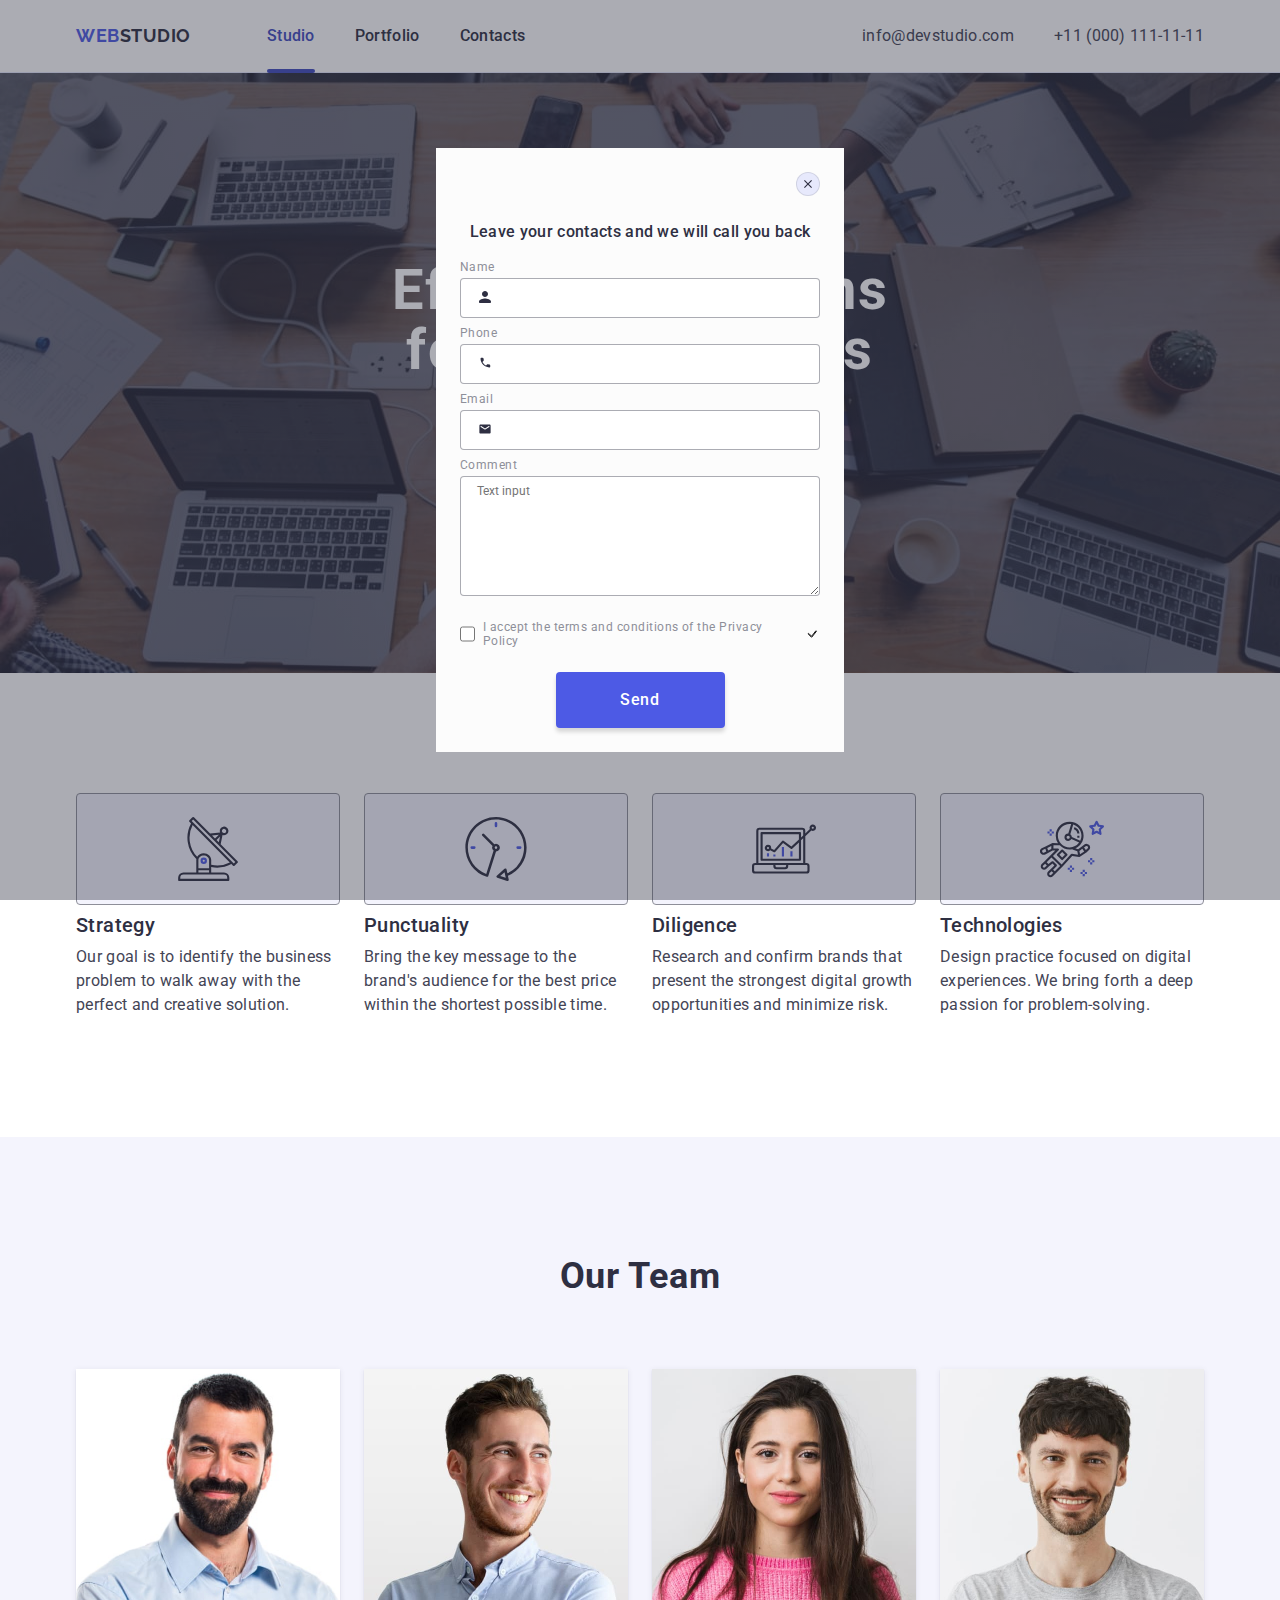
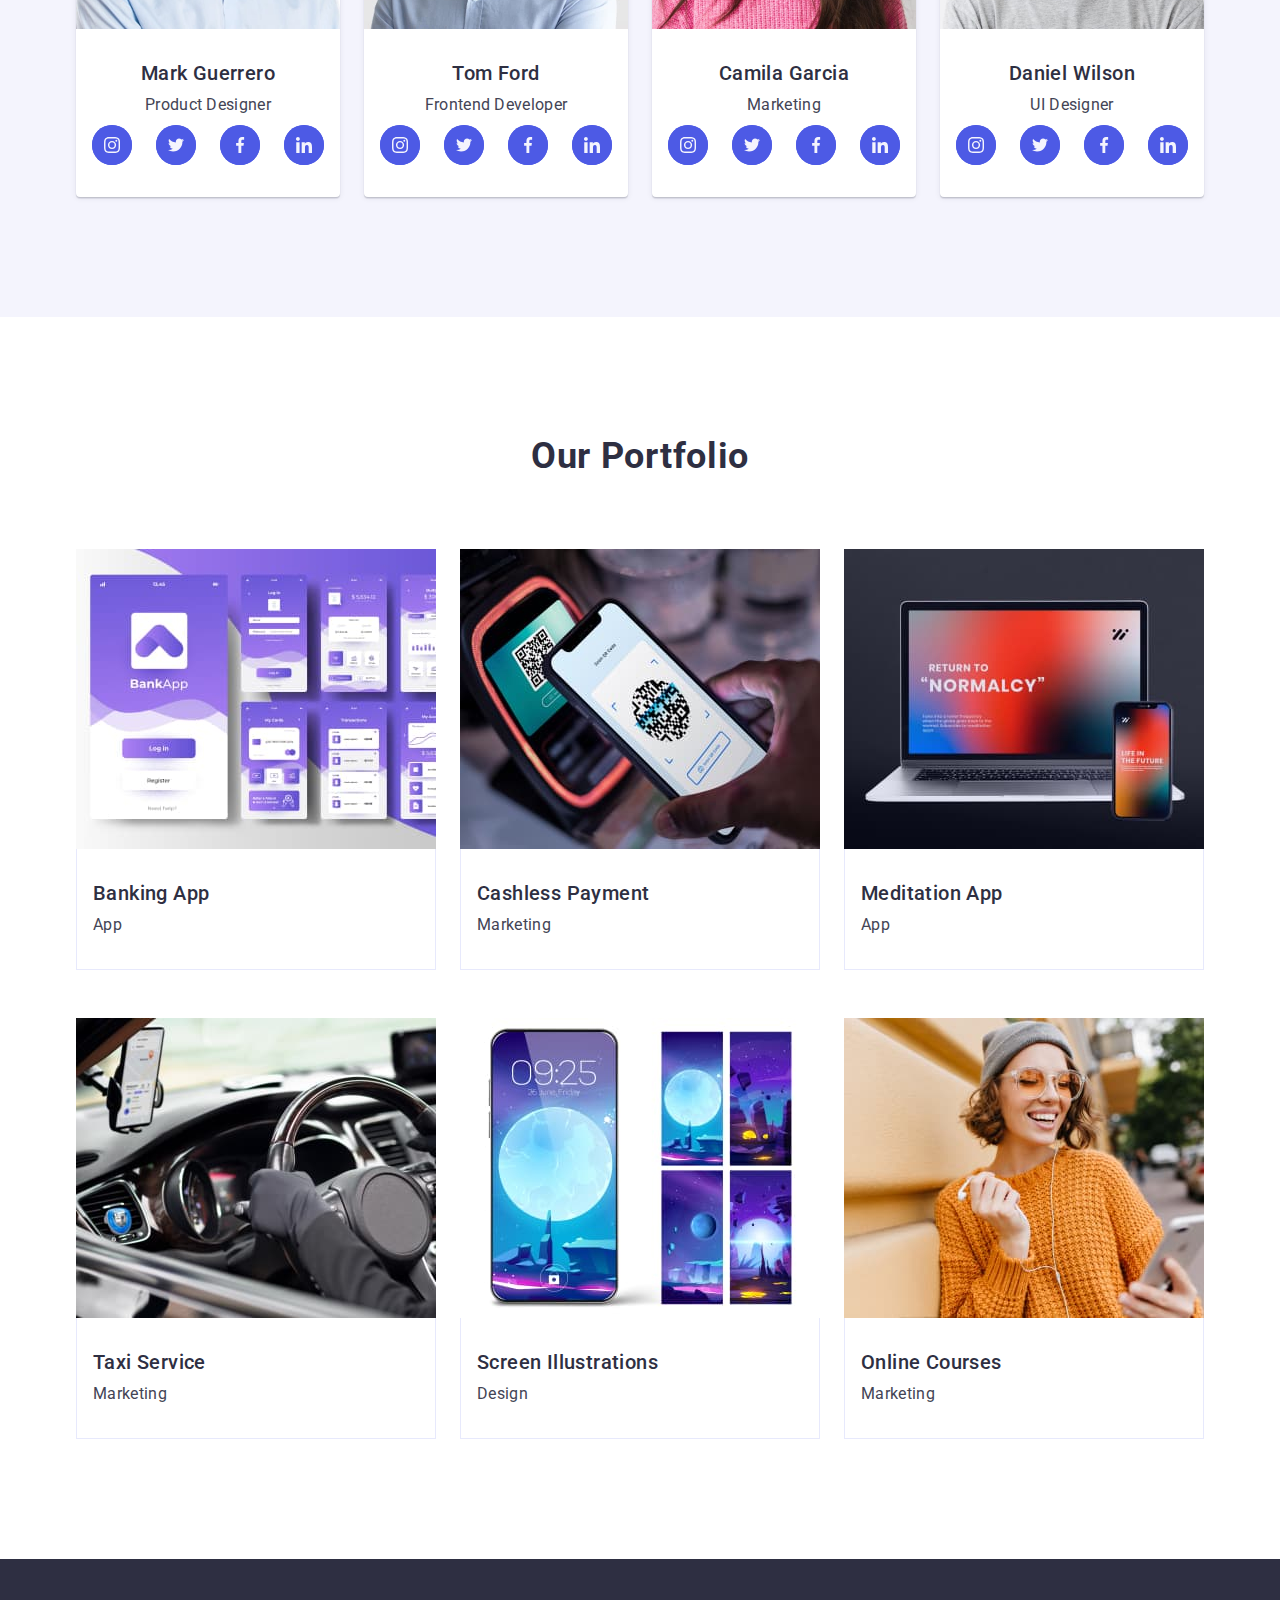
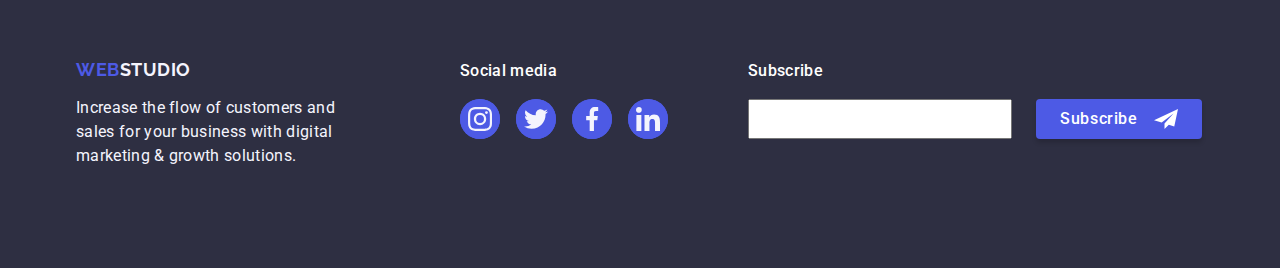
==== commit 19666f89: "hw" ====
--- a/index.html
+++ b/index.html
@@ -360,8 +360,76 @@
           </li>
         </ul>
       </div>
+      <div class="foot-sub">
+
+        <div class="subscribe">
+          <p class="social">Subscribe</p>
+          <label class="sub-label"><input class="sub-input" type="email" name="" id=""></label>
+        </div>
+
+        <button type="submit" class="sub-btn">Subscribe
+          <svg class="icon-sub" width="24" height="24">
+            <use href="./images/icons.svg#icon-plane"></use>
+          </svg>
+        </button>
+      </div>
     </div>
   </footer>
+  <!-- Modal window -->
+  <div class="backdrop">
+    <div class="window">
+      <button class="close-btn"><svg class="icon-close" width="8" height="8">
+          <use href="./images/icons.svg#icon-close"></use>
+        </svg></button>
+
+      <p class="win-text">Leave your contacts and we will call you back</p>
+
+
+      <form name="modal">
+        <div class="form-item">
+          <label class="form-label">Name
+            <input class="form" type="name">
+          </label>
+          <svg class="icon-backdrop" width="18" height="18">
+            <use href="./images/icons.svg#icon-person"></use>
+          </svg>
+        </div>
+        <div class="form-item">
+          <label class="form-label">Phone
+            <input class="form" type="tel">
+          </label>
+          <svg class="icon-backdrop" width="18" height="18">
+            <use href="./images/icons.svg#icon-phone"></use>
+          </svg>
+        </div>
+        <div class="form-item">
+          <label class="form-label">Email
+            <input class="form" type="mail">
+          </label>
+          <svg class="icon-backdrop" width="18" height="18">
+            <use href="./images/icons.svg#icon-email"></use>
+          </svg>
+        </div>
+        <div class="form-item">
+          <label class="form-label">Comment
+            <textarea class="form-comment" name="Comment" rows="6" placeholder="Text input"></textarea>
+          </label>
+
+        </div>
+        <div class="form-accept">
+          <input class="form-checkbox" type="checkbox">
+          <p class="form-label">I accept the terms and conditions of the Privacy Policy</p>
+          <svg class="icon-click" width="16" height="16">
+            <use href="./images/icons.svg#icon-click-back"></use>
+          </svg>
+          <svg class="icon-click2" width="16" height="16">
+            <use href="./images/icons.svg#icon-click "></use>
+          </svg>
+        </div>
+        <button class="send-btn" type="submit">Send</button>
+      </form>
+
+    </div>
 </body>
 
 </html>--- a/css/styles.css
+++ b/css/styles.css
@@ -129,7 +129,6 @@
      color: #2E2F42;
      font-weight: 500;
      font-size: 16px;
-     font-style: bold;
      text-decoration: none;
      padding: 24px 0;
      display: block;
@@ -246,6 +245,8 @@
      transition: background-color 250ms cubic-bezier(0.4, 0, 0.2, 1);
  }
 
+ .send-btn:hover,
+ .sub-btn:hover,
  .button:hover {
      background-color: #404BBF;
  }
@@ -619,5 +620,280 @@
 
  /* #endregion */
 
- у .social-block не треба margin-left: 120px;
- та width: 208px;+ /* backdrop */
+ /* #region */
+ .backdrop {
+     position: fixed;
+     top: 0;
+     left: 0;
+
+     display: flex;
+     align-items: center;
+     justify-content: center;
+
+     width: 100%;
+     height: 100%;
+     background-color: rgba(46, 47, 66, 0.4);
+
+     transition: opacity 300ms ease-in, visibility 300ms ease-in;
+
+     /* opacity: 0;
+     visibility: hidden;
+     pointer-events: none; */
+ }
+
+
+ .backdrop.is-open {
+     opacity: 1;
+     visibility: visible;
+     pointer-events: initial;
+ }
+
+ .window {
+     position: relative;
+     background-color: rgba(252, 252, 252, 1);
+     width: 408px;
+     min-height: 585px;
+     padding: 72px 24px 24px;
+ }
+
+ .close-btn {
+     position: absolute;
+     top: 24px;
+     right: 24px;
+     display: flex;
+     align-items: center;
+     justify-content: center;
+     background-color: rgba(231, 233, 252, 1);
+     border: 1px solid rgba(0, 0, 0, 0.1);
+     width: 24px;
+     height: 24px;
+     border-radius: 50%;
+     margin-left: auto;
+     transition: background-color 250ms cubic-bezier(0.4, 0, 0.2, 1);
+
+ }
+
+ .win-text {
+     display: block;
+     color: rgba(46, 47, 66, 1);
+     text-align: center;
+     font-size: 16px;
+     font-weight: 500;
+     letter-spacing: 0.32px;
+     margin-bottom: 16px;
+
+ }
+
+ .form-item {
+     position: relative;
+     display: flex;
+     flex-direction: column;
+     gap: 8px;
+
+ }
+
+ .form-label {
+     display: block;
+     font-size: 12px;
+     font-weight: 400;
+     letter-spacing: 0.48px;
+     line-height: 1.17em;
+     color: rgba(142, 143, 153, 1);
+     margin-bottom: 8px;
+
+ }
+
+ .form {
+     display: block;
+     width: 100%;
+     height: 40px;
+     padding-left: 38px;
+     border-radius: 4px;
+     border: 1px solid rgba(46, 47, 66, 0.4);
+     margin-top: 4px;
+     outline: transparent;
+     transition: border-color 250ms cubic-bezier(0.4, 0, 0.2, 1);
+ }
+
+ .form-comment:focus,
+ .form:focus {
+     border-color: rgba(77, 90, 229, 1);
+ }
+
+
+
+ .icon-close {
+     fill: rgba(46, 47, 66, 1);
+     transition: background-color 250ms cubic-bezier(0.4, 0, 0.2, 1);
+ }
+
+ .close-btn:active {
+     background-color: rgba(64, 75, 191, 1);
+     border: none;
+ }
+
+ .close-btn:active .icon-close {
+
+     fill: #fff;
+ }
+
+
+ .icon-backdrop {
+     position: absolute;
+     display: block;
+     fill: rgba(46, 47, 66, 1);
+
+     left: 16px;
+     top: 43%;
+     transition: fill 250ms;
+     cubic-bezier(0.4, 0, 0.2, 1);
+
+ }
+
+ .form:focus+.icon-backdrop {
+     fill: rgb(0, 255, 183);
+ }
+
+ .form-comment {
+     display: block;
+     width: 100%;
+     min-height: 120px;
+     border-radius: 4px;
+     border: 1px solid rgba(46, 47, 66, 0.4);
+     margin-top: 4px;
+     margin-bottom: 16px;
+     ;
+     padding: 8px 8px 8px 16px;
+     outline: transparent;
+ }
+
+ .form-accept {
+     display: flex;
+     align-items: center;
+     justify-content: flex-start;
+     gap: 8px;
+     margin-bottom: 24px;
+     ;
+
+
+ }
+
+ .form-accept .form-label {
+     margin-bottom: 0;
+ }
+
+ .modal {
+     position: relative;
+ }
+
+ .send-btn {
+     display: block;
+     margin: auto;
+     min-width: 169px;
+     padding: 16px 32px;
+     justify-content: center;
+     background-color: rgba(77, 90, 229, 1);
+     box-shadow: 0px 4px 4px 0px rgba(0, 0, 0, 0.15);
+     color: WHITE;
+     border: none;
+     border-radius: 4px;
+     cursor: pointer;
+     font-weight: 500;
+     font-size: 16px;
+     font-family: "Roboto",
+         sans-serif;
+     line-height: 1.5;
+     letter-spacing: 0.64px;
+     transition: background-color 250ms cubic-bezier(0.4, 0, 0.2, 1);
+
+ }
+
+ .form-checkbox {
+     border-radius: 2px;
+     border: 1px solid rgba(46, 47, 66, 0.4);
+     width: 16px;
+     height: 16px;
+
+ }
+
+ /* .icon-click,
+ .icon-click2 {
+     position: absolute;
+ } */
+ .form-checkbox::aktiv {
+     fill: #31d0aa;
+ }
+
+ .form-checkbox::aktiv .icon-click {
+
+     /* stroke: rgba(0, 0, 0, 1); */
+
+     fill: rgba(64, 75, 191, 1)
+ }
+
+ .icon-click2 {
+
+     stroke: rgba(0, 0, 0, 1);
+     stroke-width: 0px;
+ }
+
+ .foot-sub {
+     display: flex;
+     flex-direction: row;
+     gap: 24px;
+     align-items: center;
+     margin-left: 80px;
+ }
+
+ .subscribe {
+     display: flex;
+     flex-direction: column;
+
+ }
+
+ .sub-btn {
+     display: flex;
+     margin-top: 40px;
+     min-width: 165px;
+     height: 40px;
+     padding: 8px 24px;
+     align-items: center;
+     justify-content: space-between;
+     background-color: rgba(77, 90, 229, 1);
+     box-shadow: 0px 4px 4px 0px rgba(0, 0, 0, 0.15);
+     color: WHITE;
+     border: none;
+     border-radius: 4px;
+     cursor: pointer;
+     font-weight: 500;
+     font-size: 16px;
+     font-family: "Roboto",
+         sans-serif;
+     line-height: 1.5;
+     letter-spacing: 0.64px;
+     transition: background-color 250ms cubic-bezier(0.4, 0, 0.2, 1);
+     gap: 16px;
+ }
+
+ .sub-label {
+     display: block;
+ }
+
+ .sub-input {
+     display: block;
+     min-width: 264px;
+     height: 40px;
+
+ }
+
+ .icon-sub {
+     fill: white;
+     align-items: center;
+ }
+
+
+
+
+ */
+ /* #endregion */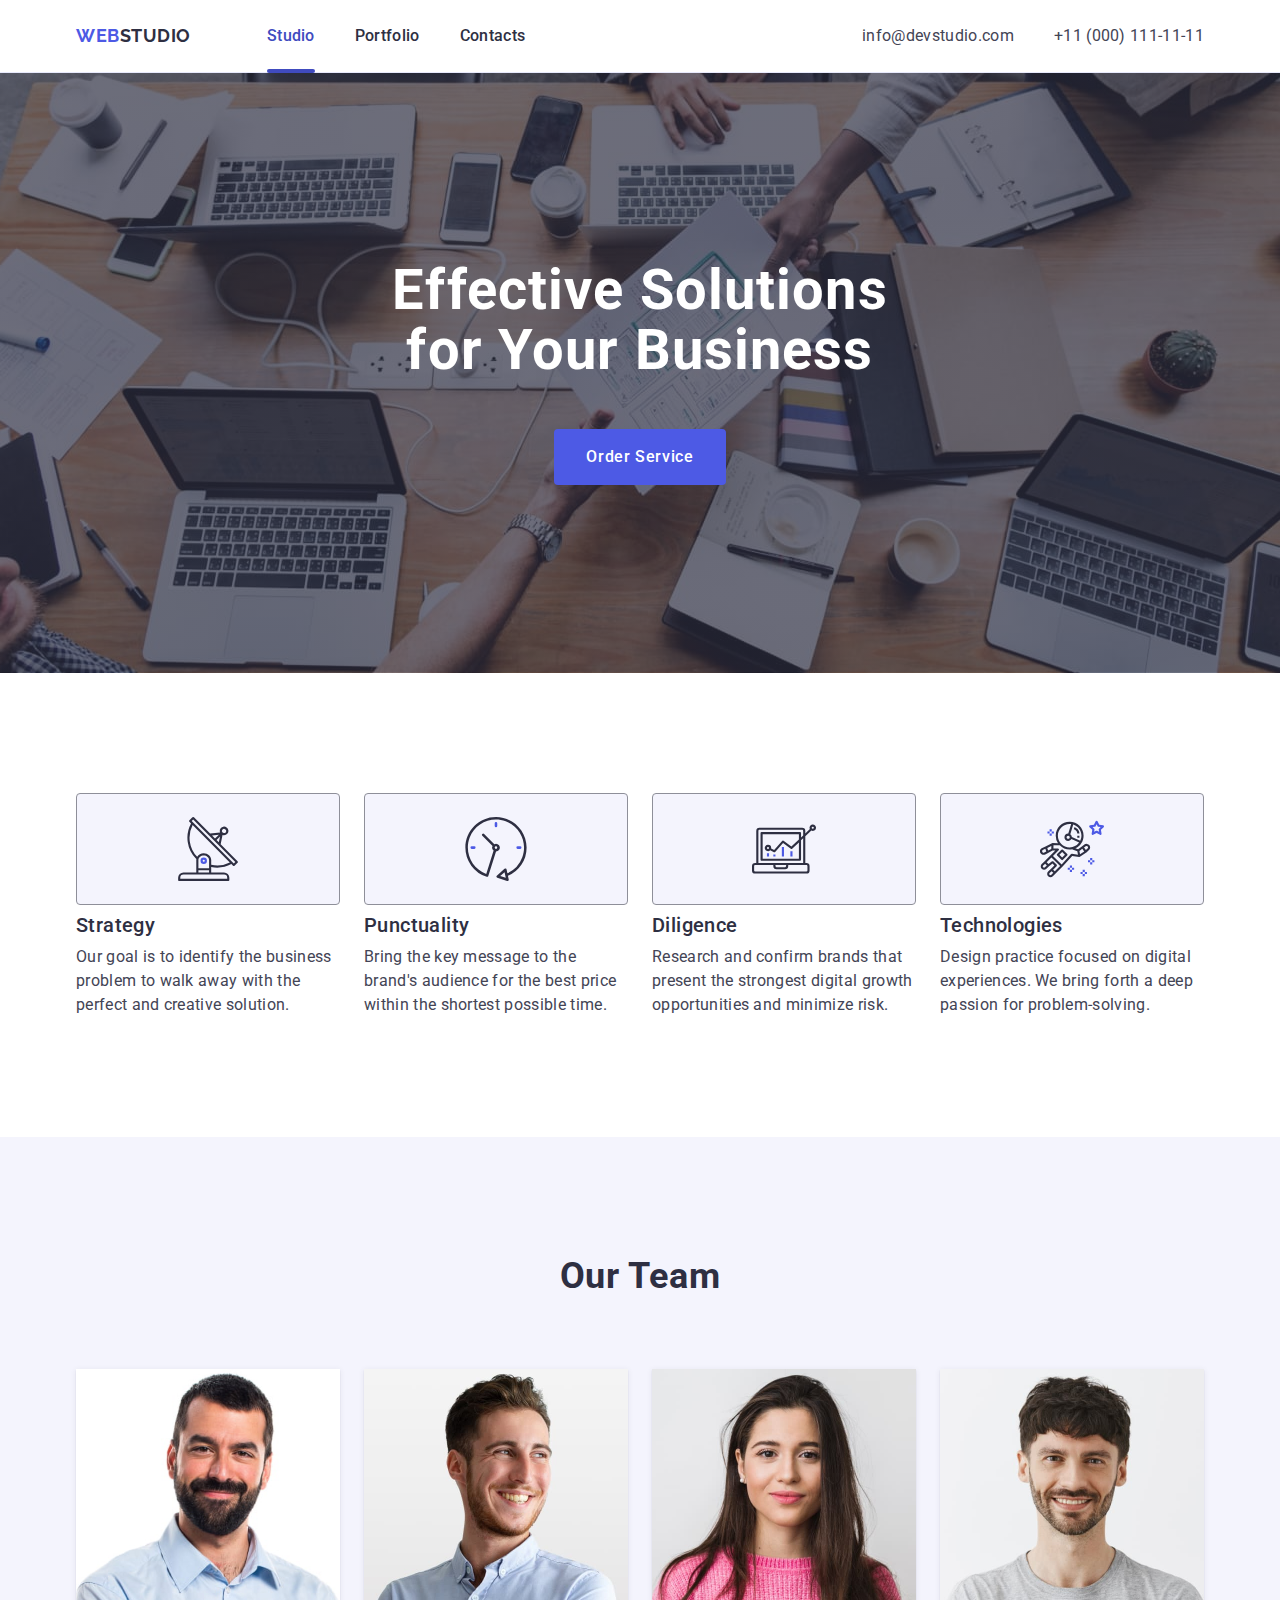
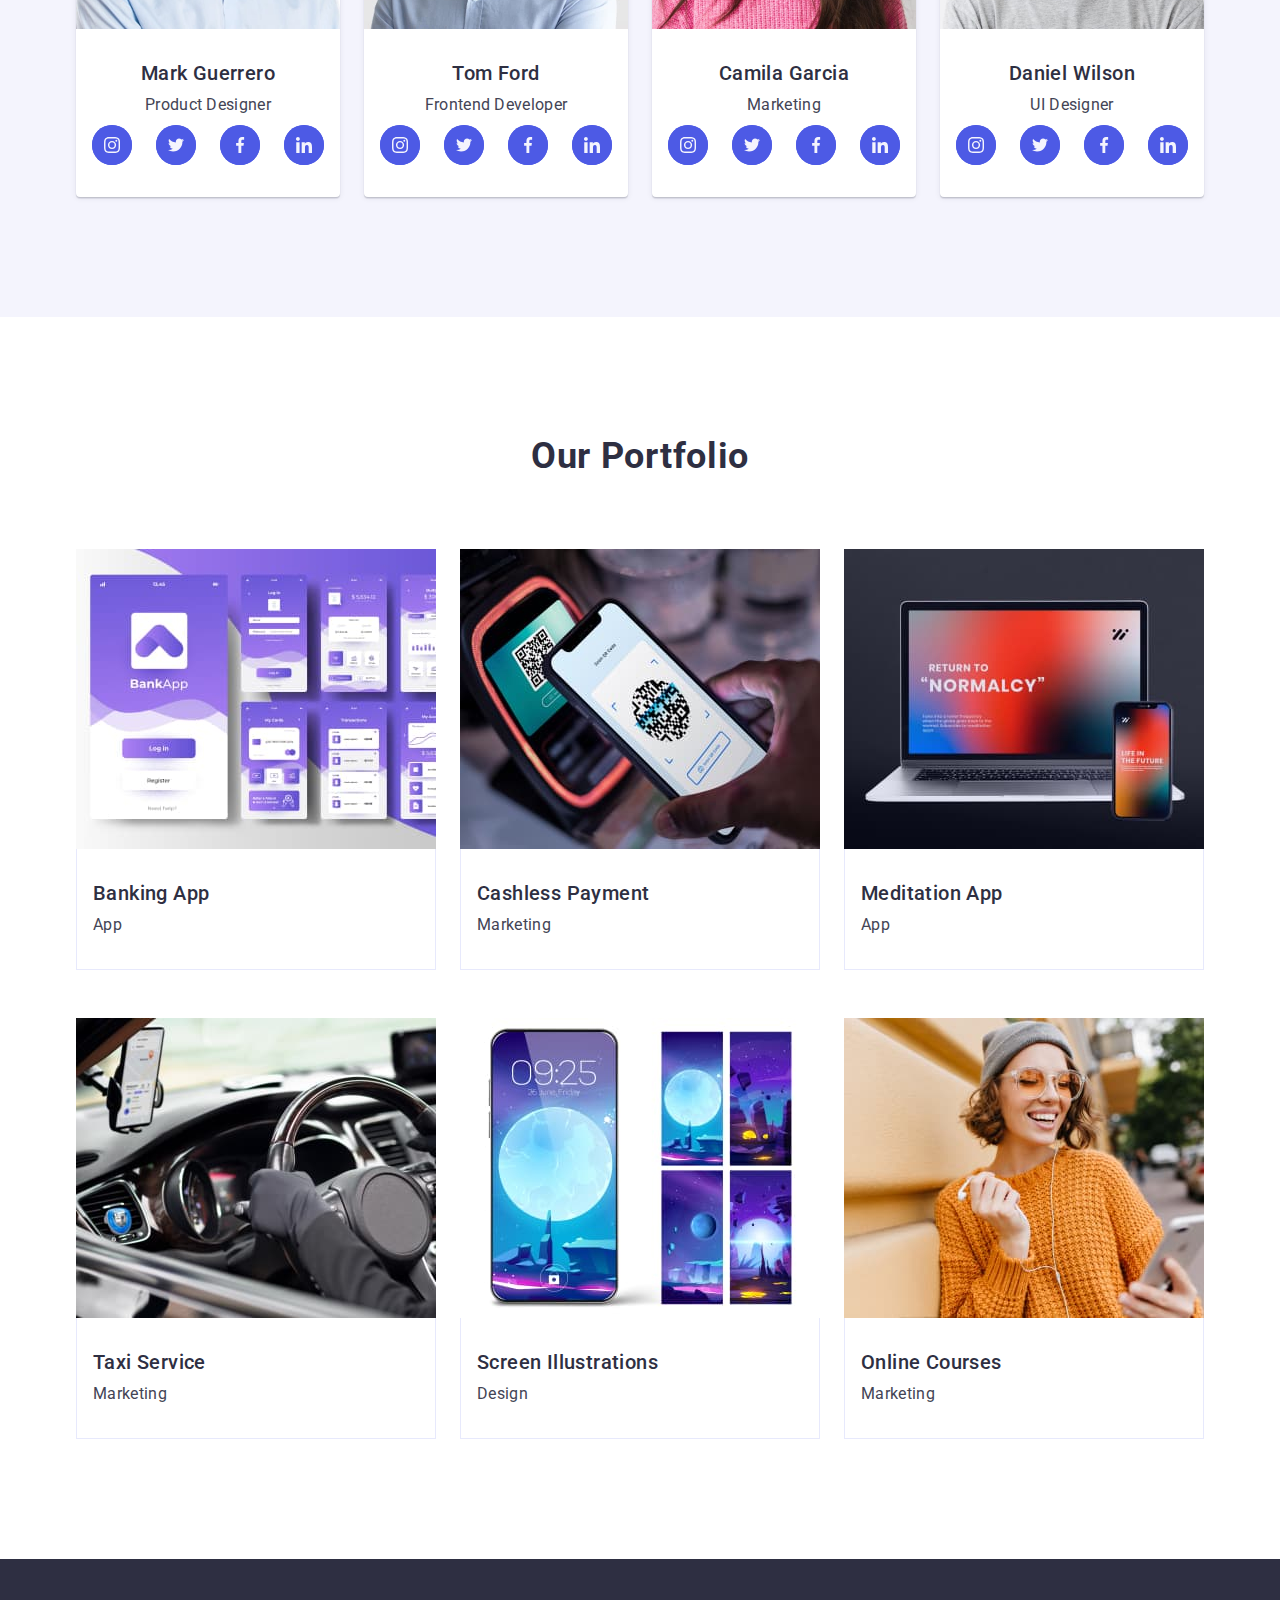
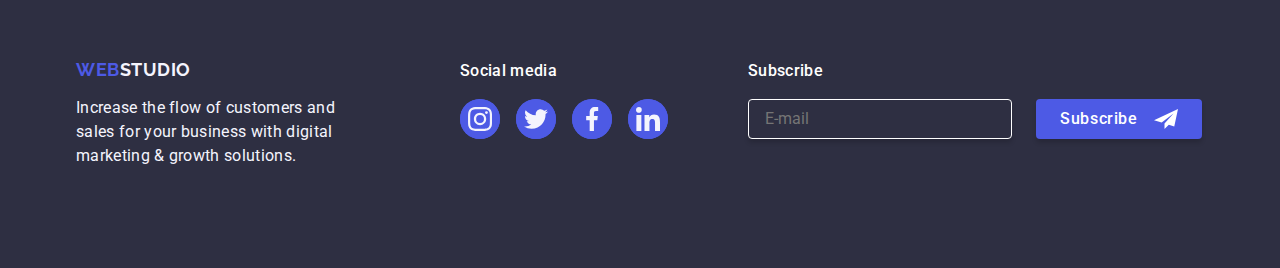
==== commit 15640395: "hw1" ====
--- a/index.html
+++ b/index.html
@@ -364,7 +364,7 @@
 
         <div class="subscribe">
           <p class="social">Subscribe</p>
-          <label class="sub-label"><input class="sub-input" type="email" name="" id=""></label>
+          <label class="sub-label"><input class="sub-input" type="email" name="" placeholder="E-mail"></label>
         </div>
 
         <button type="submit" class="sub-btn">Subscribe
@@ -388,7 +388,7 @@
       <form name="modal">
         <div class="form-item">
           <label class="form-label">Name
-            <input class="form" type="name">
+            <input class="form-input" type="name">
           </label>
           <svg class="icon-backdrop" width="18" height="18">
             <use href="./images/icons.svg#icon-person"></use>
@@ -396,7 +396,7 @@
         </div>
         <div class="form-item">
           <label class="form-label">Phone
-            <input class="form" type="tel">
+            <input class="form-input" type="tel">
           </label>
           <svg class="icon-backdrop" width="18" height="18">
             <use href="./images/icons.svg#icon-phone"></use>
@@ -404,7 +404,7 @@
         </div>
         <div class="form-item">
           <label class="form-label">Email
-            <input class="form" type="mail">
+            <input class="form-input" type="mail">
           </label>
           <svg class="icon-backdrop" width="18" height="18">
             <use href="./images/icons.svg#icon-email"></use>
--- a/css/styles.css
+++ b/css/styles.css
@@ -593,7 +593,7 @@
      font-weight: 500;
      color: rgba(255, 255, 255, 1);
      line-height: 1.5;
-     letter-spacing: 0.32;
+     letter-spacing: 0.32px;
      font-family: "Roboto";
 
  }
@@ -637,9 +637,9 @@
 
      transition: opacity 300ms ease-in, visibility 300ms ease-in;
 
-     /* opacity: 0;
+     opacity: 0;
      visibility: hidden;
-     pointer-events: none; */
+     pointer-events: none;
  }
 
 
@@ -704,7 +704,7 @@
 
  }
 
- .form {
+ .form-input {
      display: block;
      width: 100%;
      height: 40px;
@@ -717,7 +717,7 @@
  }
 
  .form-comment:focus,
- .form:focus {
+ .form-input:focus {
      border-color: rgba(77, 90, 229, 1);
  }
 
@@ -746,12 +746,11 @@
 
      left: 16px;
      top: 43%;
-     transition: fill 250ms;
-     cubic-bezier(0.4, 0, 0.2, 1);
-
- }
-
- .form:focus+.icon-backdrop {
+     transition: fill 250ms cubic-bezier (0.4, 0, 0.2, 1);
+
+ }
+
+ .form-input:focus+.icon-backdrop {
      fill: rgb(0, 255, 183);
  }
 
@@ -884,7 +883,12 @@
      display: block;
      min-width: 264px;
      height: 40px;
-
+     background-color: rgba(46, 47, 66, 1);
+     border: 1px solid rgba(255, 255, 255, 1);
+     box-shadow: 0px 4px 4px 0px rgba(0, 0, 0, 0.15);
+     border-radius: 4px;
+     padding-left: 16px;
+     color: rgba(255, 255, 255, 1);
  }
 
  .icon-sub {
@@ -895,5 +899,5 @@
 
 
 
- */
+
  /* #endregion */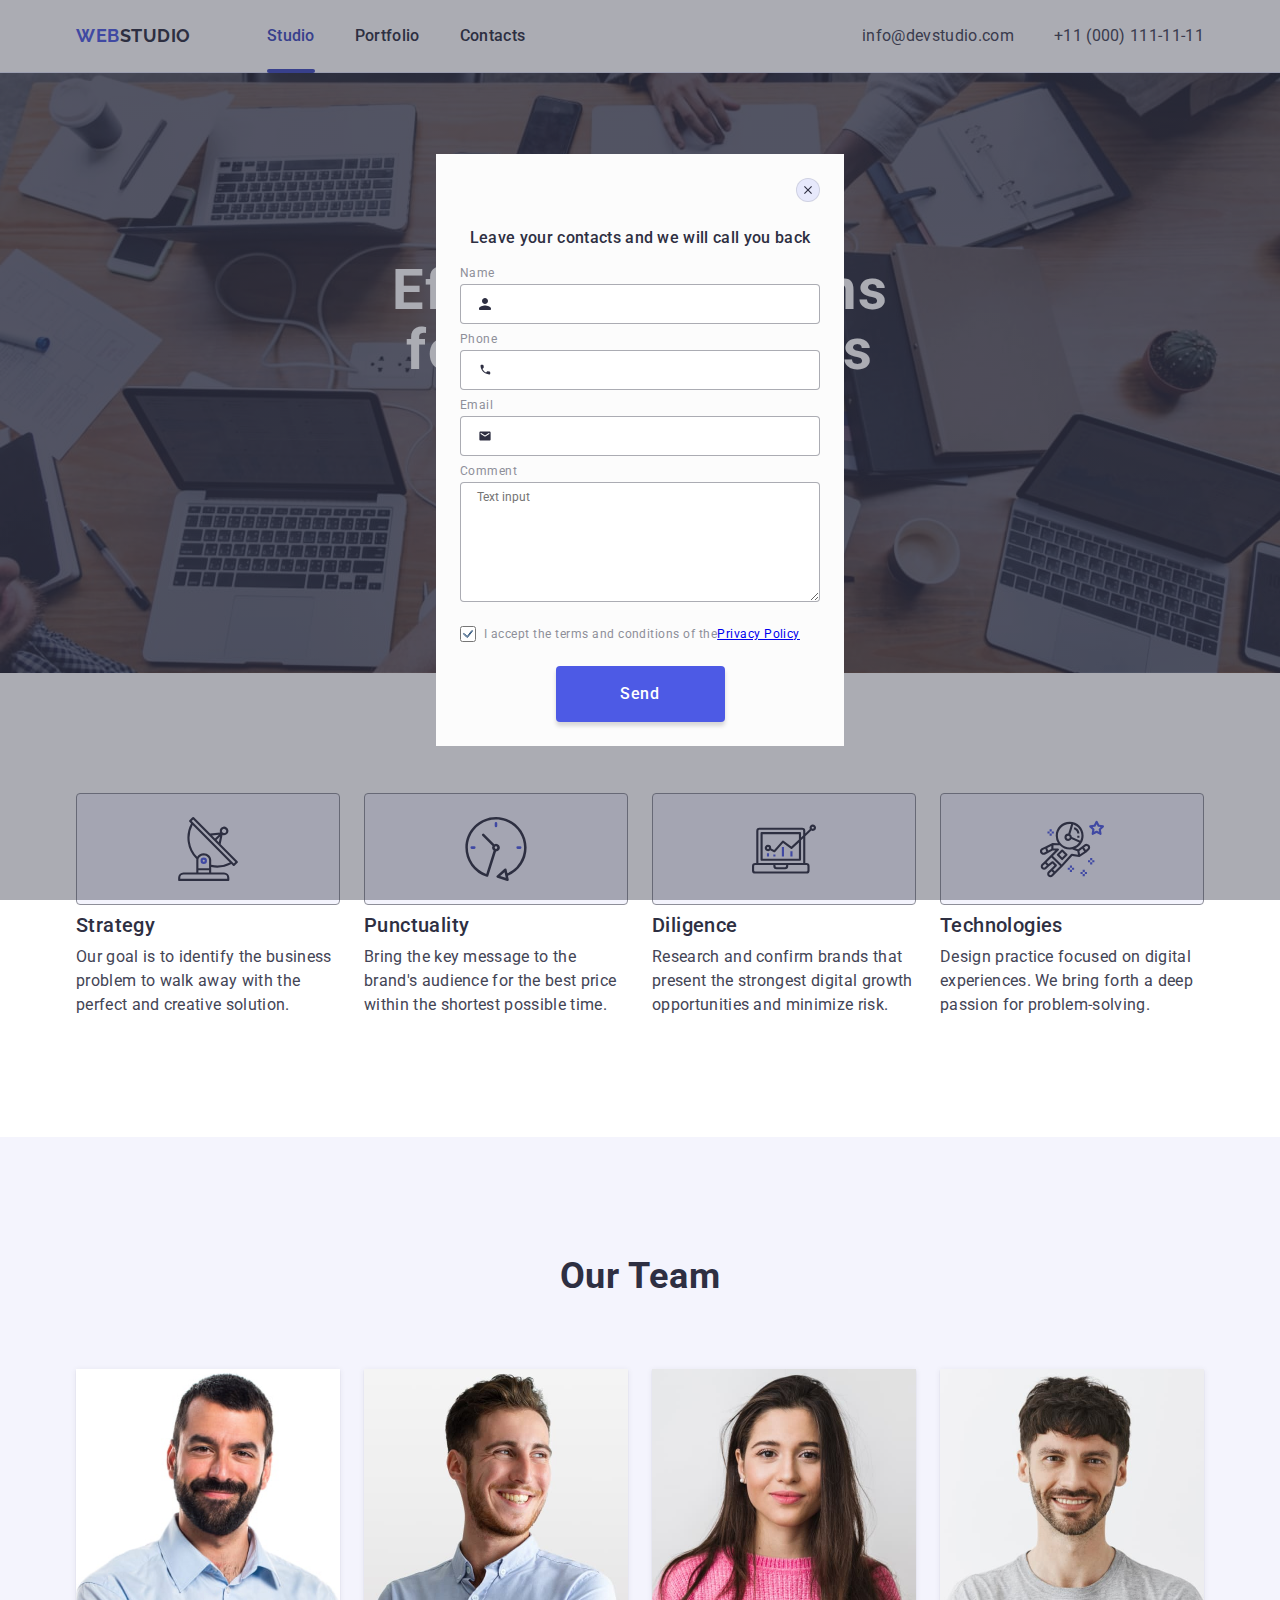
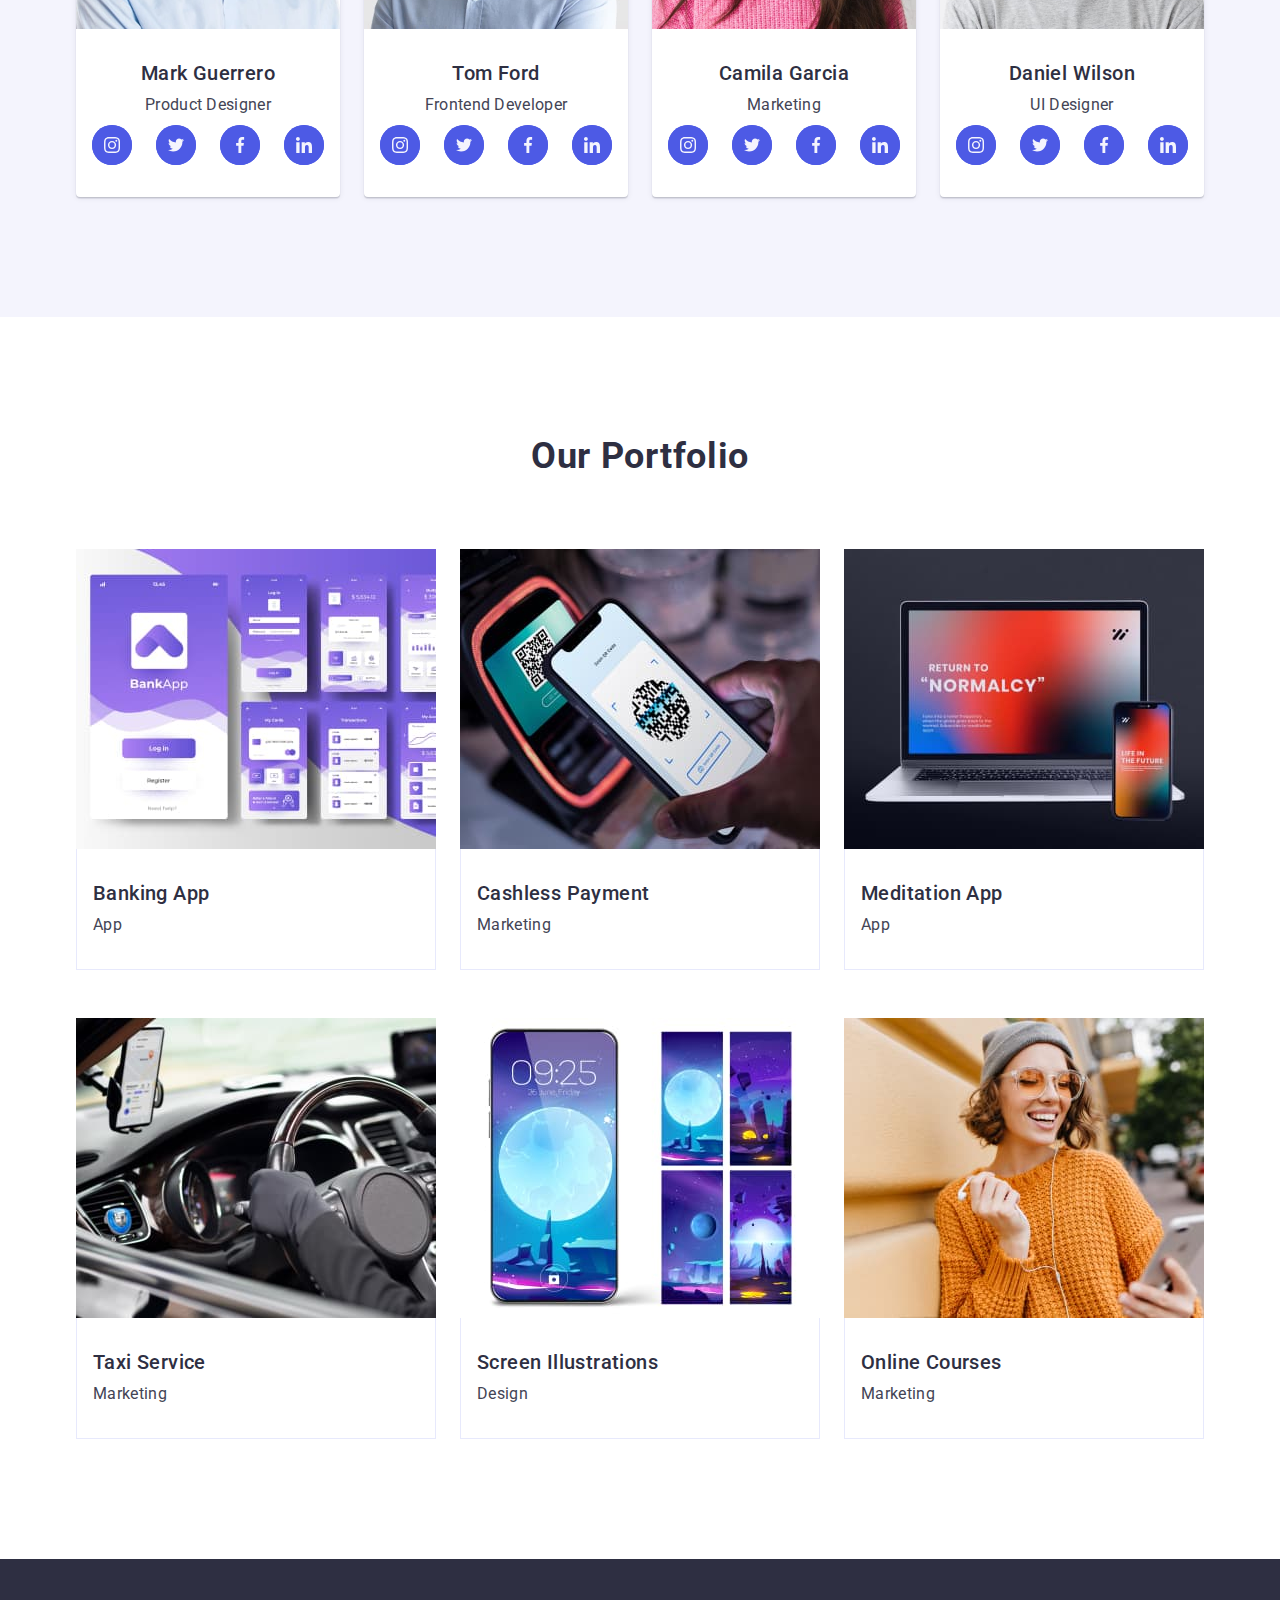
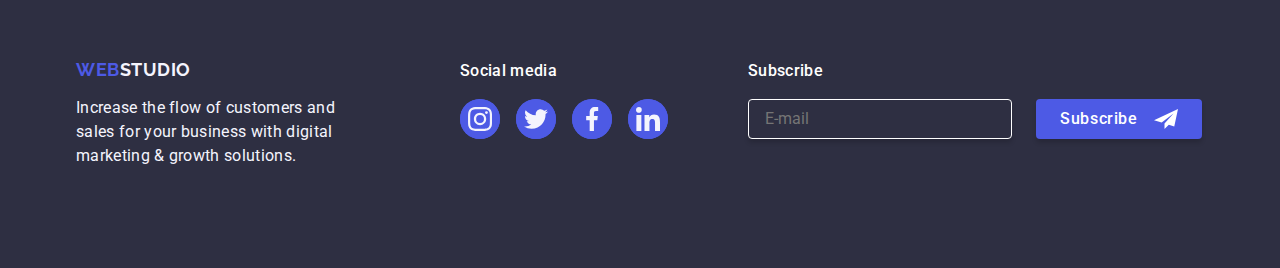
==== commit 17a2dd35: "hw4" ====
--- a/index.html
+++ b/index.html
@@ -387,28 +387,40 @@
 
       <form name="modal">
         <div class="form-item">
-          <label class="form-label">Name
-            <input class="form-input" type="name">
+          <label class="form-label">
+            Name<div class="cont-input">
+
+              <input class="form-input" type="name">
+              <svg class="icon-backdrop" width="18" height="18">
+                <use href="./images/icons.svg#icon-person"></use>
+              </svg>
+            </div>
           </label>
-          <svg class="icon-backdrop" width="18" height="18">
-            <use href="./images/icons.svg#icon-person"></use>
-          </svg>
+
         </div>
         <div class="form-item">
-          <label class="form-label">Phone
-            <input class="form-input" type="tel">
+          <label class="form-label">
+            Phone<div class="cont-input">
+
+              <input class="form-input" type="tel">
+              <svg class="icon-backdrop" width="18" height="18">
+                <use href="./images/icons.svg#icon-phone"></use>
+              </svg>
+            </div>
           </label>
-          <svg class="icon-backdrop" width="18" height="18">
-            <use href="./images/icons.svg#icon-phone"></use>
-          </svg>
+
         </div>
         <div class="form-item">
-          <label class="form-label">Email
-            <input class="form-input" type="mail">
+          <label class="form-label">
+            Email<div class="cont-input">
+
+              <input class="form-input" type="mail">
+              <svg class="icon-backdrop" width="18" height="18">
+                <use href="./images/icons.svg#icon-email"></use>
+              </svg>
+            </div>
           </label>
-          <svg class="icon-backdrop" width="18" height="18">
-            <use href="./images/icons.svg#icon-email"></use>
-          </svg>
+
         </div>
         <div class="form-item">
           <label class="form-label">Comment
@@ -418,7 +430,7 @@
         </div>
         <div class="form-accept">
           <input class="form-checkbox" type="checkbox">
-          <p class="form-label">I accept the terms and conditions of the Privacy Policy</p>
+          <p class="form-label">I accept the terms and conditions of the<span><a href="./">Privacy Policy</a></span></p>
           <svg class="icon-click" width="16" height="16">
             <use href="./images/icons.svg#icon-click-back"></use>
           </svg>
--- a/css/styles.css
+++ b/css/styles.css
@@ -637,9 +637,9 @@
 
      transition: opacity 300ms ease-in, visibility 300ms ease-in;
 
-     opacity: 0;
+     /* opacity: 0;
      visibility: hidden;
-     pointer-events: none;
+     pointer-events: none; */
  }
 
 
@@ -705,6 +705,8 @@
  }
 
  .form-input {
+     font-size: 12px;
+     color: rgba(46, 47, 66, 0.4);
      display: block;
      width: 100%;
      height: 40px;
@@ -716,12 +718,15 @@
      transition: border-color 250ms cubic-bezier(0.4, 0, 0.2, 1);
  }
 
+ .close-btn:focus,
  .form-comment:focus,
  .form-input:focus {
      border-color: rgba(77, 90, 229, 1);
  }
 
-
+ .cont-input {
+     position: relative;
+ }
 
  .icon-close {
      fill: rgba(46, 47, 66, 1);
@@ -733,6 +738,7 @@
      border: none;
  }
 
+ .close-btn:focus,
  .close-btn:active .icon-close {
 
      fill: #fff;
@@ -745,13 +751,14 @@
      fill: rgba(46, 47, 66, 1);
 
      left: 16px;
-     top: 43%;
+     top: 50%;
      transition: fill 250ms cubic-bezier (0.4, 0, 0.2, 1);
+     transform: translateY(-50%);
 
  }
 
  .form-input:focus+.icon-backdrop {
-     fill: rgb(0, 255, 183);
+     fill: rgba(64, 75, 191, 1);
  }
 
  .form-comment {
@@ -768,6 +775,7 @@
  }
 
  .form-accept {
+     position: relative;
      display: flex;
      align-items: center;
      justify-content: flex-start;
@@ -816,10 +824,13 @@
 
  }
 
- /* .icon-click,
+ .icon-click,
  .icon-click2 {
      position: absolute;
- } */
+     top: 0;
+     left: 0;
+ }
+
  .form-checkbox::aktiv {
      fill: #31d0aa;
  }
@@ -833,7 +844,7 @@
 
  .icon-click2 {
 
-     stroke: rgba(0, 0, 0, 1);
+     stroke: rgb(43, 81, 121);
      stroke-width: 0px;
  }
 
